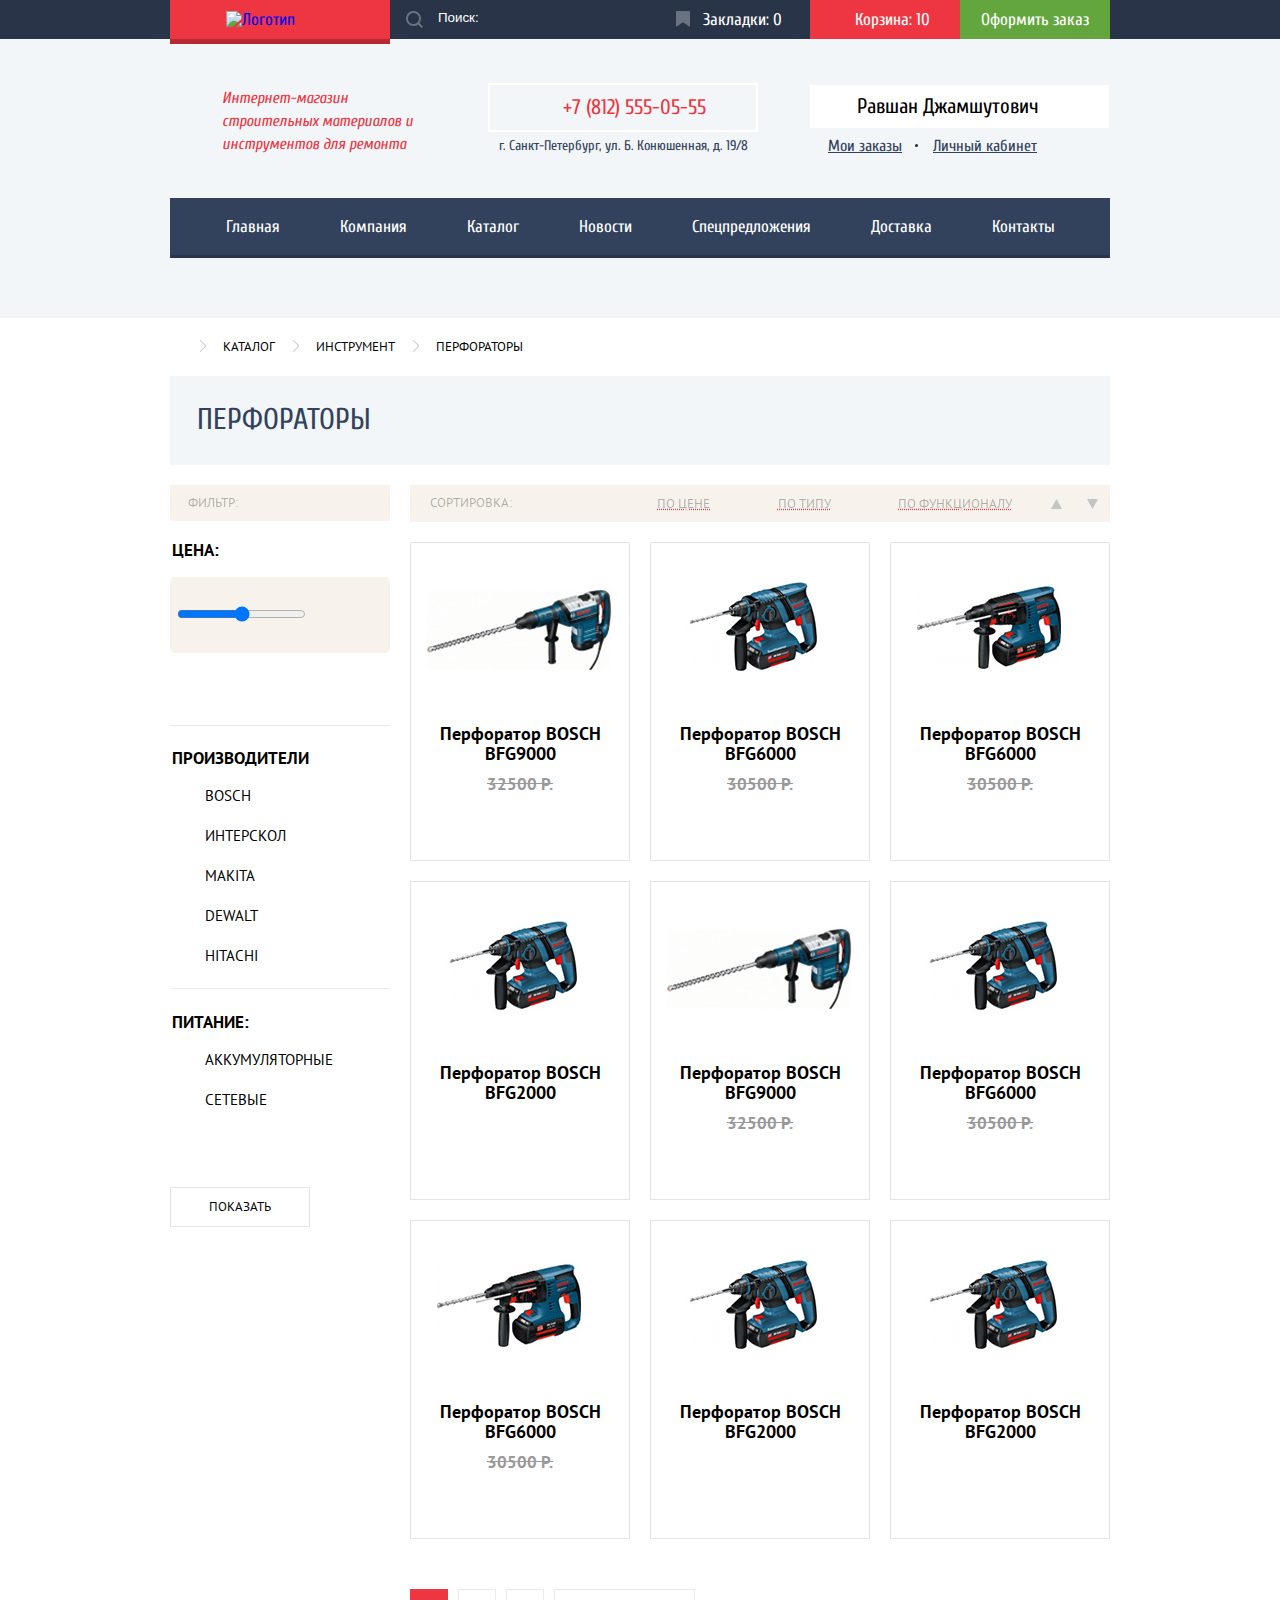
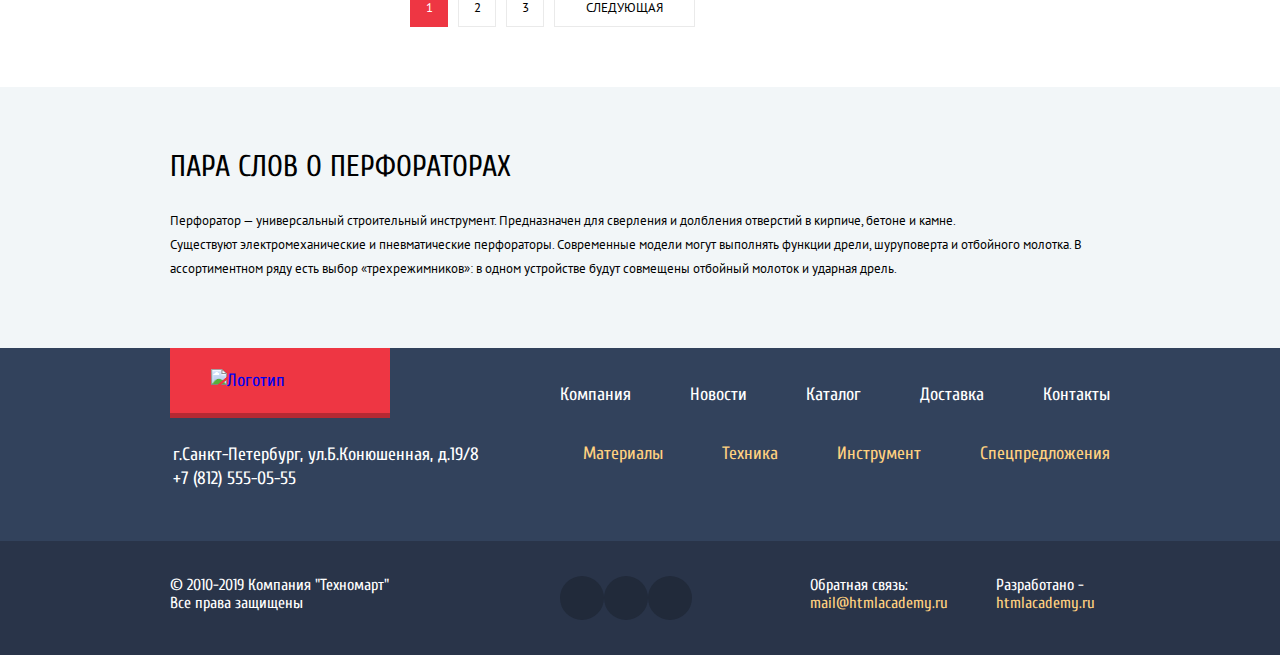
==== catalog.html @ daeea469 "добавил new" ====
<!DOCTYPE html>
<html lang="ru">

<head>
  <meta charset="utf-8">
  <title>HTML Academy: Техномарт</title>
  <link href="https://fonts.googleapis.com/css?family=Cuprum:400,400i&display=swap&subset=cyrillic" rel="stylesheet">
  <link href="https://fonts.googleapis.com/css?family=PT+Sans:400,700&display=swap&subset=cyrillic" rel="stylesheet">
  <link rel="stylesheet" href="css/normalize.css">
  <link rel="stylesheet" href="css/style.css">
</head>

<body>
  <header class="site-header">
    <div class="content-container flex-wrapper">
      <a class="main-logo" href="index.html" aria-label="Переход на главную страницу Техномарта">
        <img class="logo-img" src="img/logo-technomart.svg" width="108px" height="18px" alt="Логотип Техномарт"></a>
      <form class="site-search-form" action="https://echo.htmlacademy.ru" method="get">
        <input class="site-search" type="search" name="site-search" placeholder="Поиск:"
          aria-label="Поиск по сайту Техномарт">
        <button class="visually-hidden" type="submit"></button>
      </form>
      <ul class="customer-menu-list">
        <li class="customer-menu-item bookmarks"><a href="#">Закладки: 0</a></li>
        <li class="customer-menu-item cart cart-red"><a href="#">Корзина: 10</a></li>
        <li class="customer-menu-item checkout"><a href="#">Оформить заказ</a></li>
      </ul>
    </div>
    <section class="about">
      <div class="content-container">
        <h1>Интернет-магазин строительных материалов и инструментов для ремонта</h1>
        <div class="contacts-container">
          <p class="phone-number">+7 (812) 555-05-55</p>
          <p class="address">г. Санкт-Петербург, ул. Б. Конюшенная, д. 19/8</p>
        </div>
        <ul class="login-menu logged">
          <li class='login-menu-item user-field'><a href="#">Равшан Джамшутович</a></li>
          <li class='login-menu-item log-out-btn'><a href="#" aria-label="Выйти из личного кабинета"></a></li>
          <li class="login-menu-item small-link"><a href="#">Мои заказы</a></li>
          <li class="login-menu-item small-link"><a href="#">Личный кабинет</a></li>
        </ul>
      </div>
    </section>
    <nav class="site-navigation">
      <ul class="main-nav content-container">
        <li class="main-nav-item"><a href="index.html">Главная</a></li>
        <li class="main-nav-item"><a href="#">Компания</a></li>
        <li class="main-nav-item"><a href="catalog.html">Каталог</a></li>
        <li class="main-nav-item"><a href="#">Новости</a></li>
        <li class="main-nav-item"><a href="#">Спецпредложения</a></li>
        <li class="main-nav-item"><a href="#">Доставка</a></li>
        <li class="main-nav-item"><a href="#">Контакты</a></li>
      </ul>
    </nav>
  </header>
  <main>
    <div class="content-container">
      <ul class="breadcrumb">
        <li class="item-home breadcrumb-arrow"><a href="#"></a></li>
        <li class="breadcrumb-item breadcrumb-arrow"><a href="#">каталог</a></li>
        <li class="breadcrumb-item breadcrumb-arrow"><a href="#">инструмент</a></li>
        <li class="breadcrumb-item active"><a>перфораторы</a></li>
      </ul>
      <section class="rock-drill">
        <h2>Перфораторы</h2>
        <div class="catalog-container">
          <form class="site-filter" action="https://echo.htmlacademy.ru" method="get">
            <p class="filter-title">фильтр:</p>
            <fieldset class="filter-heading">
              <legend>Цена:</legend>
              <div class="slider-wrapper">
                <input type="range" min="0" max="10">
              </div>
            </fieldset>
            <fieldset class="filter-heading">
              <div class="border-bottom">
                <legend>Производители</legend>

                <ul class="filter-list">
                  <li class="filter-list-item">
                    <input type="checkbox" name="Bosch" id="bosh" checked></input>
                    <span class="checkbox-indicator"></span>
                    <label for="bosch">Bosch</label>
                  </li>
                  <li class="filter-list-item">
                    <input type="checkbox" name="interskol" id="interskol"></input>
                    <span class="checkbox-indicator"></span>
                    <label for="interskol">Интерскол</label>
                  </li>
                  <li class="filter-list-item">
                    <input type="checkbox" name="makita" id="makita" checked></input>
                    <span class="checkbox-indicator"></span>
                    <label for="makita">Makita</label>
                  </li>
                  <li class="filter-list-item">
                    <input type="checkbox" name="dewalt" id="dewalt"></input>
                    <span class="checkbox-indicator"></span>
                    <label for="dewalt">Dewalt</label>
                  </li>
                  <li class="filter-list-item">
                    <input type="checkbox" name="hitachi" id="hitachi"></input>
                    <span class="checkbox-indicator"></span>
                    <label for="hitachi">Hitachi</label>
                  </li>
                </ul>
              </div>
            </fieldset>
            <fieldset class="filter-heading">
              <legend>питание:</legend>
              <ul class="filter-list">
                <li class="filter-list-item">
                  <input type="radio" name="source" id="battery" value="battery" checked></input>
                  <span class="radio-indicator"></span>
                  <label for="battery">Аккумуляторные</label>
                </li>
                <li class="filter-list-item">
                  <input type="radio" name="source" id="lined" value="lined"></input>
                  <span class="radio-indicator"></span>
                  <label for="lined">Сетевые</label>
                </li>
              </ul>
            </fieldset>
            <button class="simple-btn" type="button">Показать</button>
          </form>
          <div class="catalog-wrapper">
            <div class="sort-menu-wrapper">
              <p>сортировка:</p>
              <ul class="sort-options">
                <li class="option"><a href="#">по цене</a></li>
                <li class="option"><a href="#">по типу</a></li>
                <li class="option"><a href="#">по функционалу</a></li>
              </ul>
              <ul class="sort-arrows-list">
                <li class="arrow arrow-up"></li>
                <li class="arrow arrow-down"></li>
              </ul>
            </div>
            <ul class="catalog-list">
              <li class="catalog-item">
                <ul class="catalog-links">
                  <li class="catalog-links-item">
                    <a class="buy-link" href="#">Купить</a>
                  </li>
                  <li class="catalog-links-item">
                    <a class="bookmark-link" href="#">в закладки</a>
                  </li>
                </ul>
                <a href="#">
                  <img src="img/Perforator_1.jpg" alt="BOSCH BFG3000">
                  <h3>Перфоратор BOSCH BFG9000</h3>
                </a>
                <p class="price">32500 Р.</p>
                <a class="hot-price" href="">25500 Р.</a>
              </li>
              <li class="catalog-item">
                <ul class="catalog-links">
                  <li class="catalog-links-item">
                    <a class="buy-link" href="#">Купить</a>
                  </li>
                  <li class="catalog-links-item">
                    <a class="bookmark-link" href="#">в закладки</a>
                  </li>
                </ul>
                <a href="#">
                  <img src="img/Perforator_2.jpg" alt="BFG6000">
                  <h3>Перфоратор BOSCH BFG6000</h3>
                </a>
                <p class="price">30500 Р.</p>
                <a class="hot-price" href="">15500 Р.</a>
              </li>
              <li class="catalog-item">
                <ul class="catalog-links">
                  <li class="catalog-links-item">
                    <a class="buy-link" href="#">Купить</a>
                  </li>
                  <li class="catalog-links-item">
                    <a class="bookmark-link" href="#">в закладки</a>
                  </li>
                </ul>
                <a href="#">
                  <img src="img/Perforator_3.jpg" alt="BFG2000">
                  <h3>Перфоратор BOSCH BFG6000</h3>
                </a>
                <p class="price">30500 P.</p>
                <a class="hot-price" href="">25500 Р.</a>
              </li>
              <li class="catalog-item">
                <ul class="catalog-links">
                  <li class="catalog-links-item">
                    <a class="buy-link" href="#">Купить</a>
                  </li>
                  <li class="catalog-links-item">
                    <a class="bookmark-link" href="#">в закладки</a>
                  </li>
                </ul>
                <a href="#">
                  <img src="img/Perforator_4.jpg" alt="">
                  <h3>Перфоратор BOSCH BFG2000</h3>
                </a>
                <p class="price"></p>
                <a class="hot-price" href="">12500 Р.</a>
              </li>
              <li class="catalog-item flagged-new">
                <ul class="catalog-links">
                  <li class="catalog-links-item">
                    <a class="buy-link" href="#">Купить</a>
                  </li>
                  <li class="catalog-links-item">
                    <a class="bookmark-link" href="#">в закладки</a>
                  </li>
                </ul>
                <a href="#">
                  <img src="img/Perforator_1.jpg" alt="BOSCH BFG3000">
                  <h3>Перфоратор BOSCH BFG9000</h3>
                </a>
                <p class="price">32500 Р.</p>
                <a class="hot-price" href="">25500 Р.</a>
              </li>
              <li class="catalog-item">
                <ul class="catalog-links">
                  <li class="catalog-links-item">
                    <a class="buy-link" href="#">Купить</a>
                  </li>
                  <li class="catalog-links-item">
                    <a class="bookmark-link" href="#">в закладки</a>
                  </li>
                </ul>
                <a href="#">
                  <img src="img/Perforator_2.jpg" alt="BFG6000">
                  <h3>Перфоратор BOSCH BFG6000</h3>
                </a>
                <p class="price">30500 Р.</p>
                <a class="hot-price" href="">15500 Р.</a>
              </li>
              <li class="catalog-item">
                <ul class="catalog-links">
                  <li class="catalog-links-item">
                    <a class="buy-link" href="#">Купить</a>
                  </li>
                  <li class="catalog-links-item">
                    <a class="bookmark-link" href="#">в закладки</a>
                  </li>
                </ul>
                <a href="#">
                  <img src="img/Perforator_3.jpg" alt="BFG2000">
                  <h3>Перфоратор BOSCH BFG6000</h3>
                </a>
                <p class="price">30500 P.</p>
                <a class="hot-price" href="">25500 Р.</a>
              </li>
              <li class="catalog-item">
                <ul class="catalog-links">
                  <li class="catalog-links-item">
                    <a class="buy-link" href="#">Купить</a>
                  </li>
                  <li class="catalog-links-item">
                    <a class="bookmark-link" href="#">в закладки</a>
                  </li>
                </ul>
                <a href="#">
                  <img src="img/Perforator_4.jpg" alt="">
                  <h3>Перфоратор BOSCH BFG2000</h3>
                </a>
                <p class="price"></p>
                <a class="hot-price" href="">12500 Р.</a>
              </li>
              <li class="catalog-item">
                <ul class="catalog-links">
                  <li class="catalog-links-item">
                    <a class="buy-link" href="#">Купить</a>
                  </li>
                  <li class="catalog-links-item">
                    <a class="bookmark-link" href="#">в закладки</a>
                  </li>
                </ul>
                <a href="#">
                  <img src="img/Perforator_4.jpg" alt="">
                  <h3>Перфоратор BOSCH BFG2000</h3>
                </a>
                <p class="price"></p>
                <a class="hot-price" href="">12500 Р.</a>
              </li>
            </ul>
          </div>
        </div>
      </section>
    </div>
    <div class="page-navigation content-container">
      <ul class="page-number-list">
        <li class="page-number current-page">1</li>
        <li class="page-number">2</li>
        <li class="page-number">3</li>
        <li class="page-number next-page">следующая</li>
      </ul>
    </div>
    <div class="product-summary">
      <div class="content-container">
        <h4>пара слов о перфораторах</h4>
        <p>Перфоратор — универсальный строительный инструмент. Предназначен для сверления и долбления отверстий в кирпиче,
          бетоне и камне.<br>
          Существуют электромеханические и пневматические перфораторы. Современные модели могут выполнять функции дрели,
          шуруповерта и отбойного молотка. В ассортиментном ряду есть выбор «трехрежимников»: в одном устройстве будут
          совмещены отбойный молоток и ударная дрель.
        </p>
      </div>
  </main>
  <footer class="site-footer">
    <div class="footer-container content-container">
      <div class="address-wrapper">
        <a class="main-logo" href="#" aria-label="Переход на главную страницу Техномарта"><img class='logo-img'
            width="138px" height="23px" src="img/logo-technomart.svg" alt="Логотип Техномарт"></a>
        <p>г.Санкт-Петербург, ул.Б.Конюшенная, д.19/8 <br>+7 (812) 555-05-55</p>
      </div>
      <ul class="footer-nav-list">
        <li class="footer-nav-item"><a href="#">Компания</a></li>
        <li class="footer-nav-item"><a href="#">Новости</a></li>
        <li class="footer-nav-item"><a href="#">Каталог</a></li>
        <li class="footer-nav-item"><a href="#">Доставка</a></li>
        <li class="footer-nav-item"><a href="#">Контакты</a></li>
        <li class="footer-nav-item"><a class="gold" href="#">Материалы</a></li>
        <li class="footer-nav-item"><a class="gold" href="#">Техника</a></li>
        <li class="footer-nav-item"><a class="gold" href="#">Инструмент</a></li>
        <li class="footer-nav-item"><a class="gold" href="#">Спецпредложения</a></li>
      </ul>
    </div>
    <div class="footer-bottom">
      <div class="content-container flex-wrapper">
        <p class="copyright">
          © 2010-2019 Компания "Техномарт"<br>
          Все права защищены
        </p>
        <ul class="social-list">
          <li class="social-item"><a href="#" aria-label="Наш профиль в Вконтакте"></a></li>
          <li class="social-item"><a href="#" aria-label="Наш профиль в Фейсбук"></a></li>
          <li class="social-item"><a href="#" aria-label="Наш профиль в Инстаграм"></a></li>
        </ul>
        <div class="feedback">
          <p>Обратная связь:<br>
            <a class="gold" href="#">mail@htmlacademy.ru</a>
          </p>
        </div>
        <div class="developer">
          <p>Разработано - <br><a class="gold" href="www.htmlacademy.ru">htmlacademy.ru</a></p>
        </div>
      </div>
    </div>
  </footer>
  <!-- Выпадающее сообщение о добавлении товара в корзину -->
  <section class="modal cart-added">
    <h3>Товар добавлен в корзину!</h3>
    <div class="btn-wrapper">
      <a class="red-btn" href="#">
        оформить заказ
      </a>
      <button class="white-btn" type="button">Продолжить покупки</button>
    </div>
    <button class="btn-close" aria-label="Закрыть окно"></button>
  </section>
  <!-- закончил с сообщением -->
</body>
---- css/style.css ----
/* global styling */
body {
  margin: 0;
  padding: 0;

  font-family: 'Cuprum', Roboto, sans-serif;
  font-size: 17px;
  line-height: 17px;
  font-weight: 400;

  background-color: #ffffff;
}

img {
  max-width: 100%;
}

a {
  text-decoration: none;
}

.visually-hidden {
  position: absolute;
  clip: rect(0 0 0 0);
  width: 1px;
  height: 1px;
  margin: -1px;
}

.content-container {
  max-width: 940px;
  padding: 0 10px;
  margin: 0 auto;
}

.flex-wrapper {
  display: flex;
  justify-content: space-between;
}

/* main header */

.site-header {
  background-color: #293449;
}

.site-header li {
  list-style: none;
}

.site-header ul {
  padding: 0;
}

.main-logo {
  width: 220px;

  background-color: #ee3643;
  box-shadow: 0 5px 0 0 #b52933;

  display: flex;
}

.main-logo img {
  margin: auto;
}

.main-logo:hover {
  background-color: rgb(202, 44, 55);
}

.main-logo:active {
  background-color: rgb(186, 39, 50);
}

.site-search {
  width: 270px;
  border: none;
  padding: 10px 50px 12px 48px;
  background: url(../img/icon-search-dark.svg) 16px 11px no-repeat;
}

.site-search:hover {
  background: rgb(33, 42, 58) url(../img/icon-search.svg) 16px 11px no-repeat;
}

.site-search:focus {
  background: rgba(255, 255, 255, 1) url(../img/icon-search-red.svg) 16px 11px no-repeat;
  color: rgb(0, 0, 0);
  outline: none;
}

.site-search::placeholder {
  color: rgba(255, 255, 255, 1);
}

.customer-menu-list {
  width: 450px;
  margin: 0;

  display: flex;
}

.customer-menu-item {
  list-style: none;
}

.customer-menu-item a {
  color: #ffffff;
  min-width: 150px;
  display: block;
  box-sizing: border-box;
  text-align: center;
  padding: 11px 10px 10px 25px;
}

.bookmarks {
  background-image: url(../img/icon-bookmark-dark.svg);
  background-repeat: no-repeat;
  background-position: 16px 11px;
}

.cart {
  background-image: url(../img/icon-cart-dark.svg);
  background-repeat: no-repeat;
  background-position: 16px 11px;
}

.checkout {
  background-color: #63a63e;
}

.checkout a {
  text-align: center;
  padding: 11px;
}

.bookmarks:hover {
  background-color: rgb(33, 42, 58);
  background-image: url(../img/icon-bookmark.svg);
}

.cart:hover {
  background-color: rgb(33, 42, 58);
  background-image: url(../img/icon-cart.svg);
}

.bookmarks:active {
  background-color: rgb(22, 29, 41);
  background-image: url(../img/icon-bookmark-dark.svg);
}

.bookmarks:active a {
  color: rgba(255, 255, 255, .5);
}

.cart:active {
  background-color: rgb(22, 29, 41);
  background-image: url(../img/icon-cart-dark.svg);
}

.cart:active a {
  color: rgba(255, 255, 255, .5);
}

.checkout:hover {
  background-color: rgb(95, 187, 45);
}

.checkout:active {
  background-color: rgb(81, 133, 52);
}

.checkout:active a {
  color: rgba(255, 255, 255, .5);
}

.cart-red {
  background-color: rgb(238, 54, 67);
  background-image: url(../img/icon-cart.svg);
}

/* section about */

.about {
  background-color: rgb(242, 246, 248);
}

.about .content-container {
  padding: 44px 10px 40px 10px;

  display: flex;
  justify-content: space-between;
}

.site-header h1 {
  width: 200px;
  margin: 0;
  margin-top: 4px;
  padding: 0 52px;

  font-size: 16px;
  font-style: italic;
  line-height: 23px;
  color: #ee3643;
  font-weight: 400;
}

.contacts-container {
  width: 310px;
}

.phone-number {
  font-size: 21px;
  line-height: 21px;
  color: #ee3643;
  font-weight: 400;

  padding: 12px 0 12px 73px;
  margin: 0 0 0 6px;
  width: 270px;
  box-sizing: border-box;

  background-image: url(../img/icon-phone.svg);
  background-repeat: no-repeat;
  background-position: 15px center;

  border: 2px solid #ffffff;
}

.address {
  font-size: 14px;
  line-height: 24px;
  color: rgb(50, 66, 92);
  font-weight: 400;
  margin: 0;
  padding-left: 17px;
  padding-top: 2px;
}

.login-menu {
  width: 310px;
  margin: 0;

  display: flex;
  align-items: flex-start;
  justify-content: flex-end;
  flex-wrap: wrap;
}

.logged {
  justify-content: flex-start;
}

.small-link:last-of-type {
  position: relative;
}

.small-link:last-of-type::before {
  content: "";
  width: 3px;
  height: 3px;
  background-color: #1d2739;
  border-radius: 50%;
  position: absolute;
  top: 55%;
  left: 10px;
}

.small-link {
  padding: 7px 3px 1px 28px;
}

.login-menu-item a {
  font-size: 21px;
  line-height: 21px;
  color: rgb(0, 0, 0);
  font-weight: 400;
}

.user-field a {
  display: inline-block;
  padding: 11px 55px 11px 47px;
  min-width: 299px;
  box-sizing: border-box;
  margin-left: 10px;
  margin-top: 2px;

  background-color: #ffffff;
  background-image: url(../img/icon-user.svg);
  background-repeat: no-repeat;
  background-position-x: 14px;
  background-position-y: center;
}

.user-field:hover a {
  background-image: url(../img/icon-user-dark.svg);
}

.user-field:active a {
  background-image: url(../img/icon-user.svg);
}

.log-out-btn {
  position: relative;
  z-index: 1;
}

.log-out-btn:hover a {
  background-image: url(../img/icon-logout-dark.svg);
}

.log-out-btn:active a {
  background-image: url(../img/icon-logout.svg);
}

.log-out-btn a {
  position: absolute;
  width: 43px;
  height: 42px;
  display: inline-block;
  /* border: 1px solid black; */
  left: -43px;
  top: 3px;
  background: url(../img/icon-logout.svg) top 12px right 10px no-repeat;
}

.login-field a {
  padding: 13px 25px 13px 48px;
  display: block;
  background-image: url(../img/icon-login.svg);
  background-color: #ffffff;
  background-repeat: no-repeat;
  background-position: 15px center;
}

.login-field:hover a {
  background-image: url(../img/icon-login-dark.svg);
}

.login-field:active a {
  background-image: url(../img/icon-login.svg);
}

.login-field a:hover,
.reg-field a:hover,
.small-link a:hover {
  color: rgb(238, 54, 67);
}

.login-field a:active,
.reg-field a:active,
.user-field a:active {
  color: rgba(0, 0, 0, .2);
}

.small-link a:active {
  color: rgba(50, 66, 92, .2);
}

.reg-field a {
  padding: 13px 25px;
  margin-left: 10px;
  display: block;
  background-color: #ffffff;
}

.small-link a {
  text-decoration: underline;
  font-size: 16px;
  line-height: 18px;
  color: rgb(50, 66, 92);
}

/* site navigation */

.site-navigation {
  background-color: rgb(242, 246, 248);
  padding-bottom: 60px;
  margin-bottom: 59px;
}

.main-nav {
  background-color: rgb(50, 66, 92);

  display: flex;
  justify-content: center;
  border-bottom: 3px solid rgba(41, 52, 73, 1);
}

.main-nav-item:hover {
  background-color: rgba(41, 52, 73, 1);
}

.main-nav-item:focus {
  background-color: #1d2739;
}

.main-nav-item a:active {
  color: rgba(255, 255, 255, .4);
}

.main-nav-item a {
  padding: 20px 30px;
  display: block;

  font-size: 17px;
  line-height: 17px;
  font-weight: 400;
  color: #ffffff;
}

/* breadcrumb */

.breadcrumb-item a {
  color: rgb(0, 0, 0);
  font-family: "PT Sans", Roboto, sans-serif;
  font-size: 13px;
  line-height: 18px;
  text-transform: uppercase;
}

.breadcrumb {
  list-style: none;
  margin: 0;
  margin-top: -59px;
  padding: 0;
  min-width: 360px;

  display: flex;
  justify-content: flex-start;
}

.breadcrumb-item {
  padding: 19px 0 18px 0;
  padding-right: 41px;
}

.breadcrumb-arrow {
  position: relative;
}

.breadcrumb-arrow::after {
  content: "";
  position: absolute;
  width: 8px;
  height: 12px;
  top: 22px;
  right: 16px;

  background-image: url(../img/icon-right-small.svg);
}

.item-home {
  width: 20px;
  height: 20px;
  padding: 20px 33px 18px 0;

  background-color: transparent;
  background-image: url(../img/icon-home.svg);
  background-repeat: no-repeat;
  background-position: top 22px left -2px;
}

.item-home a {
  display: block;
  width: 20px;
  height: 20px;
}

/* section rock-drill */
.catalog-container {
  display: flex;
  justify-content: space-between;
}

.rock-drill h2 {
  margin: 0;
  padding: 29px 29px 30px 27px;

  font-family: "Cuprum", "Roboto", sans-serif;
  font-size: 30px;
  line-height: 30px;
  text-transform: uppercase;
  color: rgb(50, 66, 92);
  font-weight: 200;

  background-color: rgb(242, 246, 248);
}

.site-filter {
  width: 220px;
}

.site-filter p {
  font-family: "PT Sans", sans-serif;
  font-size: 13px;
  line-height: 18px;
  text-transform: uppercase;
  color: rgba(0, 0, 0, .3);

  margin: 20px 0 14px 0;
  padding: 9px 0 9px 18px;

  background-color: #f7f3ec;
}

.filter-heading {
  border: none;
  padding: 0;
  margin: 0;
}

.site-filter legend {
  color: rgb(0, 0, 0);
  font-size: 17px;
  line-height: 30px;
  font-family: "PT Sans", Roboto, sans-serif;
  text-transform: uppercase;
  font-weight: 700;
}

.slider-wrapper {
  background-color: #f7f3ec;
  padding: 27px 5px 28px 5px;
  margin-top: 12px;
  margin-bottom: 72px;
  border-radius: 5px;
}

.filter-list {
  margin: 0;
  padding: 0;
  margin-top: 10px;
}

.border-bottom {
  border-bottom: 1px solid #eaeaea;
  border-top: 1px solid #eaeaea;
  padding-bottom: 5px;
  padding-top: 17px;
  margin-bottom: 18px;
}

.filter-list-item {
  margin-bottom: 17px;
  list-style: none;
  position: relative;
}

.filter-list-item input[type="checkbox"],
.filter-list-item input[type="radio"] {
  position: absolute;
  left: -9999px;
}

.checkbox-indicator {
  position: absolute;
  width: 28px;
  height: 25px;
  left: 0;
  top: 0;
  background: url(../img/checkbox-off.svg) center center no-repeat;
}
.radio-indicator {
  position: absolute;
  width: 28px;
  height: 25px;
  left: 0;
  top: 0;
  background: url(../img/radio-off.svg) center center no-repeat;
}

.filter-list-item input[type="checkbox"]:checked + .checkbox-indicator {
  background: url(../img/checkbox-on.svg) center center no-repeat;
  left: 2px;
}
.filter-list-item input[type="radio"]:checked + .radio-indicator {
  background: url(../img/radio-on.svg) center center no-repeat;
}

.filter-list-item label {
  display: block;
  padding: 3px 0 0 35px;

  color: rgb(0, 0, 0);
  font-size: 15px;
  line-height: 20px;
  font-family: "PT Sans", Roboto, sans-serif;
  text-transform: uppercase;
  font-weight: 400;
}

.simple-btn {
  border: 1px solid rgb(229, 229, 229);
  background-color: transparent;

  color: rgb(0, 0, 0);
  font-size: 13px;
  line-height: 18px;
  font-family: "PT Sans", Roboto, sans-serif;
  text-transform: uppercase;
  font-weight: 400;

  padding: 10px 38px;
  margin: 60px 0 0 0 ;
}

.sort-menu-wrapper {
  margin: 20px 0;
  padding: 9px 0;

  background-color: #f7f3ec;
  display: flex;
}

.sort-menu-wrapper p {
  margin: 0;
  margin-right: auto;
  padding-left: 20px;

  font-family: "PT Sans", sans-serif;
  font-size: 13px;
  line-height: 18px;
  text-transform: uppercase;
  color: rgba(0, 0, 0, .3);
}

.sort-menu-wrapper a {
  font-family: "PT Sans", sans-serif;
  font-size: 13px;
  line-height: 18px;
  text-transform: uppercase;
  text-decoration: underline dotted #ee3643;
  color: rgba(0, 0, 0, .3);
  padding: 10px 0;
}

.sort-menu-wrapper a:hover {
  text-decoration: underline solid #ee3643;
  color: rgba(0, 0, 0, 1);
}

.sort-menu-wrapper a:focus {
  text-decoration: none;
  color: #ee3643;
}

.sort-options {
  padding: 0;
  margin: 0;
  margin-right: 26px;
  list-style: none;
  min-width: 355px;

  display: flex;
  justify-content: space-between;
}

.sort-arrows-list {
  padding: 0;
  margin: 0;
  display: flex;

  list-style: none;
}

.arrow {
  padding-right: 25px;
  padding-top: 9px;
  width: 11px;
  height: 10px;
  cursor: pointer;
}

.arrow-up {
  background-image: url(../img/icon-up-dir.svg);
  background-repeat: no-repeat;
  background-position: center;
}
.arrow-up:hover {
  background-image: url(../img/icon-up-dir-black.svg);
}
.arrow-up:focus {
  background-image: url(../img/icon-up-dir-red.svg);
}

.arrow-down {
  background-image: url(../img/icon-down-dir.svg);
  background-repeat: no-repeat;
  background-position: center;
}
.arrow-down:hover {
  background-image: url(../img/icon-down-dir-black.svg);
}
.arrow-down:focus {
  background-image: url(../img/icon-down-dir-red.svg);
}

.catalog-list {
  margin: 0;
  padding: 0;
  width: 700px;

  display: flex;
  flex-wrap: wrap;
  justify-content: space-between;

}

.catalog-item {
  margin-bottom: 20px;
  width: 218px;
  border: 1px solid rgb(229, 229, 229);
  list-style: none;
  text-align: center;
  position: relative;

  display: flex;
  flex-direction: column;
  justify-content: space-between;
}

.catalog-item:hover {
  box-shadow: 0 10px 25px 0 rgba(41,52,73,0.50);
}
.catalog-item:hover .catalog-links {
  display: block;
}



.catalog-item h3 {
  margin: 0;
  padding-top: 8px;
  color: rgb(0, 0, 0);
  font-family: "PT Sans", Roboto, sans-serif;
  font-size: 18px;
  line-height: 20px;
  font-weight: 700;
}

.flagged-new:after {
  content: "";
  width: 60px;
  height: 60px;
  position: absolute;
  right: 0;
  background-image: url(../img/new\ flag.png);
  background-repeat: no-repeat;
}
.price {
  margin: 0;
  padding: 11px 5px 9px 5px;
  color: rgb(153, 153, 153);
  font-family: "PT Sans", Roboto, sans-serif;
  font-size: 17px;
  line-height: 18px;
  font-weight: 700;
  text-decoration: line-through;
}

.hot-price {
  display: block;
  color: rgb(255, 255, 255);
  font-family: "PT Sans", Roboto, sans-serif;
  font-size: 17px;
  line-height: 18px;
  font-weight: 700;
  /* text-align: center; */
  width: 140px;
  padding: 10px 0;
  margin: 0 auto 20px 43px;

  background-image: url(../img/btn_red_arrow.png);
  background-repeat: no-repeat;
  background-position: center;
}

.item-hovered .hot-price {
  margin-top: 41px;
}

.catalog-links {
  display: none;
  position: absolute;
  list-style: none;
  margin: 0;
  padding: 0;
  margin-top: -5px;
  width: 100%;

  background-color: rgba(255, 255, 255, .8);
}

.buy-link {
  display: inline-block;
  margin: 43px auto 5px auto;
  padding: 12px 45px 12px 50px;

  font-size: 14px;
  line-height: 18px;
  color: #ffffff;
  text-transform: uppercase;
  text-align: center;

  background: rgb(99, 166, 52) url(../img/icon-cart-green.svg) 10px center no-repeat;
  box-shadow: inset 0 -3px 0 0 rgb(54, 115, 21);
  border: none;
  border-radius: 2px;
}

.buy-link:hover {
  background: rgb(95, 187, 45) url(../img/icon-cart.svg) 10px center no-repeat;
}

.buy-link:active {
  background: rgb(81, 133, 52) url(../img/icon-cart.svg) 10px center no-repeat;
}

.bookmark-link {
  display: inline-block;
  margin: 0 auto 50px auto;
  padding: 12px 35px 12px 35px;

  font-size: 14px;
  line-height: 18px;
  color: rgb(50, 66, 92);
  text-transform: uppercase;
  text-align: center;

  box-shadow: inset 0 0 0 3px rgb(54, 115, 21);
  border: none;
  border-radius: 2px;
}

.bookmark-link:hover {
  box-shadow: inset 0 0 0 3px rgb(50, 66, 92);
}

.bookmark-link:active {
  color: rgba(50, 66, 92, .3);
  box-shadow: inset 0 0 0 3px #32425c4d;
}

.page-navigation  {
  padding: 30px 0 60px 0;
}

.page-number-list {
  list-style: none;
  margin: 0;
  margin-left: 240px;
  padding: 0;

  display: flex;
}

.page-number {
  margin: 0;
  padding: 9px 14px 9px 15px;
  margin-right: 10px;

  font-family: "PT Sans", sans-serif;
  font-size: 13px;
  line-height: 18px;
  color: #000000;
  text-transform: uppercase;

  border: 1px solid #eaeaea;
  cursor: pointer;
}

.next-page  {
  padding: 9px 31px;
}

.page-number:hover {
  border: 1px solid #bdc6ca;
}
.page-number:active {
  border: 1px solid #ee3643;
}
.current-page {
  border: 1px solid #ee3643;
  background-color: #ee3643;
  color: #ffffff;
}

.product-summary {
  background-color: #f2f6f8;
  padding: 65px 0 67px 0;
}

.product-summary h4 {
  margin: 0;
  padding: 0;
  padding-bottom: 27px;

  font-size: 30px;
  line-height: 30px;
  font-weight: 400;
  text-transform: uppercase;
}

.product-summary p {
  padding: 0;
  margin: 0;

  font-family: "PT Sans", sans-serif;
  font-size: 13px;
  line-height: 24px;
  font-weight: 400;
  color: #000000;
}



/* section proposals */

.proposals-list {
  margin: 0;
  padding: 0;
  list-style: none;
  display: flex;
  flex-wrap: wrap;
  justify-content: space-between;
  position: relative;
}

.proposals-item {
  margin: 0;
  margin-bottom: 20px;
  width: 300px;
}

.proposals-item h3 {
  margin: 20px 0 13px 21px;
  padding: 0;
  font-size: 24px;
  line-height: 30px;
  font-weight: 700;
  color: #ffffff;
}

.proposals-item a {
  display: inline-block;
  margin: 0 0 22px 25px;
  padding: 10px;
  width: 115px;
  font-size: 14px;
  line-height: 18px;
  color: #ffffff;
  text-transform: uppercase;
  text-align: center;
  background-color: rgba(0, 0, 0, .1);
}
.proposals-item a:hover {
  background-color: rgba(0, 0, 0, .2);
}
.proposals-item a:active {
  background-color: rgba(0, 0, 0, .3);
}

.materials {
  background: #FFBF47 url(../img/material.svg) top 31px right 44px no-repeat;
}

.tools {
  background: #3BBCE3 url(../img/tools.svg) top 32px right 30px no-repeat;
}

.vehicles {
  background: #DC91D8 url(../img/vehicles.svg) top 32px right 30px no-repeat;
}

.discount {
  margin-left: 640px;
  background: #8ED78F url(../img/discount.svg) top 25px right 44px no-repeat;
}

.delivery {
  background: #FFC047 url(../img/delivery.svg) top 32px right 30px no-repeat;
  margin-left: 640px;
  margin-bottom: 53px;
}

.ad-card {
  position: absolute;
  top: 141px;
  left: 0;
  width: 620px;
  background-image: url(../img/ad-card1.jpg);
}

.ad-card::before {
  margin-top: -20px;
  content: "";
  width: 22px;
  height: 40px;
  background-image: url(../img/icon-left.svg);
  position: absolute;
  top: 50%;
  left: 25px;
  cursor: pointer;
}

.ad-card::after {
  margin-top: -20px;
  content: "";
  width: 22px;
  height: 40px;
  background-image: url(../img/icon-right.svg);
  position: absolute;
  top: 50%;
  right: 22px;
  cursor: pointer;
}

.ad-card-slogan {
  padding: 25px 25px;
  width: auto;
}

.ad-card h4 {
  padding: 0;
  margin: 0;
  color: #ffffff;
  font-size: 36px;
  line-height: 36px;
  font-weight: 700;
  text-transform: uppercase;
}

.ad-card p {
  padding: 0;
  margin: 0;
  color: #ffffff;
  font-size: 18px;
  line-height: 24px;
}

.ad-card .ad-btn {
  margin: 98px 25px 24px 25px;
  min-width: 195px;
  box-sizing: border-box;

}

.ad-btn::before {
  content: "";
  width: 10px;
  height: 10px;
  position: absolute;
  background-color: #ffffff;
  border-radius: 50%;
  left: 295px;
  bottom: 35px;
  cursor: pointer;
}

.ad-btn::before {
  content: "";
  width: 10px;
  height: 10px;
  position: absolute;
  background-color: #ee3643;
  box-shadow: inset 0 0 0 2px #ffffff;
  border-radius: 50%;
  left: 295px;
  bottom: 35px;
  cursor: pointer;
}

.ad-btn::after {
  content: "";
  width: 10px;
  height: 10px;
  position: absolute;
  background-color: #ffffff;
  border-radius: 50%;
  right: 295px;
  bottom: 35px;
  cursor: pointer;
}

/* section best-sellers */

.heading {
  padding: 25px;
  margin-bottom: 20px;
  background-color: #f9f5f0;
  box-sizing: border-box;

  display: flex;
  justify-content: space-between;
  align-items: center;
}

.heading h2 {
  margin: 0;
  padding: 0;
  padding-left: 2px;
  font-size: 30px;
  line-height: 30px;
  color: #32425c;
  text-transform: uppercase;
  font-weight: 400;
}

.heading .red-btn {
  min-width: 253px;
  box-sizing: border-box;
  text-align: center;
}

.best-seller-container {
  display: flex;
  justify-content: space-between;
  flex-wrap: wrap;
}

/* section top-brands */

.brand-card-list {
  list-style: none;
  padding: 0;
  margin: 0 0 65px 0;
  display: flex;
  flex-wrap: wrap;
}

.brand-card-list li {
  margin-right: 20px;
  margin-bottom: 20px;
  border: 2px solid #f9f5f0;
}

.brand-card-list li:nth-child(4n) {
  margin-right: 0;
}

.brand-link {
  display: inline-block;
  min-width: 216px;
  min-height: 141px;

  display: flex;
  justify-content: center;
  align-items: center;
}
.brand-link:hover {
  box-shadow: 0 10px 25px 0 rgba(41,52,73,0.50);
}

/* section services */

.services {
  width: 100%;
  padding-top: 66px;

  background-color: #f4f8f9;
}

.services h2 {
  font-size: 30px;
  line-height: 30px;
  text-transform: uppercase;
  color: #000000;
  font-weight: 400;

  margin: 0;
  padding: 0;
  margin-bottom: 27px;
}

.services h3 {
  font-size: 36px;
  line-height: 36px;
  text-transform: uppercase;
  color: #32425c;
  font-weight: 400;

  margin: 0;
  margin-bottom: 25px;
  padding: 0;
}

.services p {
  font-family: "PT Sans", sans-serif;
  font-size: 13px;
  line-height: 24px;
  color: #000000;

  padding: 0 0 0 0;
  margin: 0;
}

.services-list {
  margin: 2px 80px 99px 0;
  padding: 0;
  list-style: none;
  position: relative;
}

.services-list::after {
  content: "";
  width: 10px;
  height: 279px;
  position: absolute;
  top: -45px;
  left: 230px;

  background-image: url(../img/shadow-stick.png);
}

.services-list-item button {
  padding: 15px 22px;
  min-width: 240px;
  text-align: left;

  color: #ffffff;
  font-size: 21px;
  line-height: 30px;

  background-color: #32425c;
  border: none;
  border-bottom: 1px solid #293449;
  border-top: 1px solid #405069;

  cursor: pointer;
}

.active button {
  background-color: #ffffff;
  border: none;
  color: #32425c;
}

.services-items-description {
  display: none;
  width: 620px;

  background-image: url(../img/van.png);
  background-repeat: no-repeat;
  background-position: bottom right;
}

.services-items-description:nth-of-type(1) {
  display: block;
}

.services-items-description p {
  padding: 0 340px 0 0;
}

.services-container {
  margin-top: 66px;

  display: flex;
}



/* section details */

.details {
  padding: 81px 10px 86px 10px;
}

.details h3 {
  margin: 0;
  margin-bottom: 26px;
  font-size: 30px;
  line-height: 30px;
  font-weight: 400;
  text-transform: uppercase;
}

.company-description {
  width: 620px;
}

.details p {
  margin: 0;
  margin-bottom: 24px;
  font-family: "PT Sans", sans-serif;
  font-size: 13px;
  line-height: 24px;
  font-weight: 400;
  letter-spacing: 0;
}

.delivery-list {
  margin: -4px 0 36px 0;
  padding: 0;
}

.delivery-item {
  padding-bottom: 20px;
  padding-left: 35px;
  position: relative;
  list-style: none;
  font-size: 18px;
  line-height: 20px;
}

.delivery-item::before {
  content: "";
  width: 25px;
  height: 2px;
  position: absolute;
  background-color: #ee3643;
  left: 0;
  top: 10px;
}

.delivery-item:last-child {
  padding-bottom: 0;
}

.red-btn {
  padding: 9px 10px 11px 10px;
  display: inline-block;
  min-width: 220px;
  box-sizing: border-box;
  border-radius: 2px;

  color: #ffffff;
  font-size: 14px;
  line-height: 18px;
  text-transform: uppercase;
  text-align: center;

  background-color: rgb(238, 54, 67);
}
.red-btn:hover {
  background-color: rgb(202, 44, 55);
}
.red-btn:active {
  background-color: rgb(186, 39, 50);
}

.company-contacts {
  width: 300px; 
}

.company-contacts img {
  width: 300px;
  height: 150px;
  margin-bottom: 47px;
  margin-top: 5px;
}

.company-contacts .red-btn {
  min-width: 100%;
  box-sizing: border-box;
  text-align: center;
}

/* footer */

.site-footer {
  background-color: rgb(50, 66, 92);
}

.footer-container {
  font-size: 18px;
  line-height: 24px;
  color: #ffffff;

  display: flex;
  justify-content: space-between;
}

.address-wrapper p {
  margin: 0;
  padding-top: 30px;
  padding-left: 3px;
}

.address-wrapper {
  width: 380px;
}

.address-wrapper .main-logo {
  width: 220px;
  height: 65px;
}

.footer-nav-list {
  width: 550px;
  margin: 0;
  padding: 0 0 75px 0;

  display: flex;
  flex-wrap: wrap;
  justify-content: flex-end;
}

.footer-nav-item {
  list-style: none;
  margin-top: 35px;
  /* margin-left: 25px; */
  margin-right: 59px;
}

.footer-nav-item:nth-of-type(5) {
  margin-right: 0;
}

.footer-nav-item:nth-of-type(9) {
  margin-right: 0;
}

.footer-nav-item a {
  color: inherit;
}

.footer-nav-item a:active {
  color: rgba(255, 255, 255, .4);
}

.footer-nav-item a:hover {
  text-decoration: underline;
}

.site-footer .gold {
  color: rgb(255, 209, 128);
}

.site-footer .gold:active {
  color: rgba(255, 209, 128, .4);
}

.site-footer .gold:hover {
  text-decoration: underline;
}

.footer-bottom {
  color: #ffffff;
  font-size: 16px;
  line-height: 18px;

  background-color: rgb(41, 52, 73);
}

.footer-bottom a {
  font-size: 16px;
  line-height: 18px;
}

.footer-bottom .content-container {
  padding-top: 35px;
  padding-bottom: 35px;
}

.footer-bottom .copyright {
  color: #ffffff;
  font-style: normal;
  font-size: 16px;
  line-height: 18px;

  width: 380px;
  margin-right: 10px;
}

.footer-bottom p {
  margin: 0;
}

.social-list {
  margin: 0;
  margin-right: 118px;
  padding: 0;

  display: flex;
}

.social-item {
  list-style: none;
  width: 44px;
  height: 44px;
  border-radius: 50%;

  background-color: rgb(33, 42, 58);
  background-image: url(../img/icon-vk.svg);
  background-repeat: no-repeat;
  background-position: center;
}

.developer {
  margin-left: auto;
  padding-right: 15px;
}

.social-item:hover,
.social-item:active {
  background-color: rgb(186, 39, 50);
}

.social-item:nth-child(2) {
  background-image: url(../img/icon-fb.svg);
}

.social-item:nth-child(3) {
  background-image: url(../img/icon-insta.svg);
}

.feedback .feedback-link:hover {
  text-decoration: underline;
}

.feedback .feedback-link:active {
  color: #ee3643;
}

/* modal cart-added */

.modal {
  position: fixed;
  background-color: #ffffff;
  box-shadow: inset 0 7px 0 0 rgba(238, 54, 67, 1), 0px 20px 40px 0px rgba(41, 52, 73, 0.75);
  display: none;
}

.btn-close {
  position: absolute;
  top: 16px;
  right: 10px;

  width: 21px;
  height: 21px;

  border: none;
  background-color: transparent;
  cursor: pointer;
}

.btn-close::before,
.btn-close::after {
  content: "";
  position: absolute;
  width: 25px;
  height: 4px;
  background-color: #ee3643;
  top: 8px;
  left: -2px;
}

.btn-close::after {
  transform: rotate(45deg);
}

.btn-close::before {
  transform: rotate(-45deg);
}

.cart-added {
  top: 43vh;
  left: 50%;

  width: 620px;
  margin-left: -310px;
}

.cart-added h3 {
  margin: 0;
  padding: 70px 120px 70px 160px;

  font-size: 30px;
  line-height: 30px;

  position: relative;
}

.cart-added h3::before {
  content: "";
  width: 65px;
  height: 65px;
  position: absolute;
  left: 80px;
  top: 55px;
  background-image: url(../img/form-1.svg);
  border-radius: 50%;
}

.btn-wrapper {
  width: 460px;
  padding: 37px 80px;
  display: flex;
  justify-content: space-between;

  background-color: rgba(241, 241, 241, 1);
}

.btn-wrapper .red-btn {
  padding: 14px 60px;
}

.white-btn {
  padding: 12px 40px;
  display: inline-block;

  color: #000000;
  font-size: 14px;
  line-height: 18px;
  text-transform: uppercase;

  background-color: #ffffff;
  border: none;

  cursor: pointer;
}

/* modal write-us */

.write-us {
  top: 20vh;
  left: 50%;

  width: 620px;
  margin-left: -320px;
}

.inputs-container {
  padding: 0 80px;
  margin-top: 52px;
  display: flex;
  flex-wrap: wrap;
  justify-content: space-between;
}

.feedback-label {
  font-size: 18px;
  line-height: 18px;
  margin-bottom: 16px;

}

.form-item-wrapper input[type="text"],
.form-item-wrapper input[type="email"] {
  font-family: "PT Sans", sanf-serif;
  font-size: 13px;
  line-height: 18px;
  box-sizing: border-box;
  padding: 7px 16px;
  width: 220px;
}

.form-item-wrapper {
  display: flex;
  flex-direction: column;
}

.content-form {
  width: 100%;
}

.content-form textarea {
  font-family: "PT Sans", sanf-serif;
  font-size: 13px;
  line-height: 18px;
  box-sizing: border-box;
  padding: 7px 16px;
}

.content-form label {
  margin-top: 16px;
}

.feedback-form .red-btn {
  border: none;
  width: 100%;
  padding: 10px;
  margin-top: 35px;
  margin-bottom: 35px;
  cursor: pointer;
}

.submit-container {
  background-color: #f4f4f4;
  padding: 0 80px;
  margin-top: 35px;
}

/* modal map-pop-up */

.map-pop-up {
  display: none;
  width: 940px;
  margin-left: -470px;
  position: fixed;
  bottom: 365px;
  left: 50%;
}

.map-pop-up img {
  box-shadow: 0 0 14px 1px rgba(47, 42, 43, .5);
}
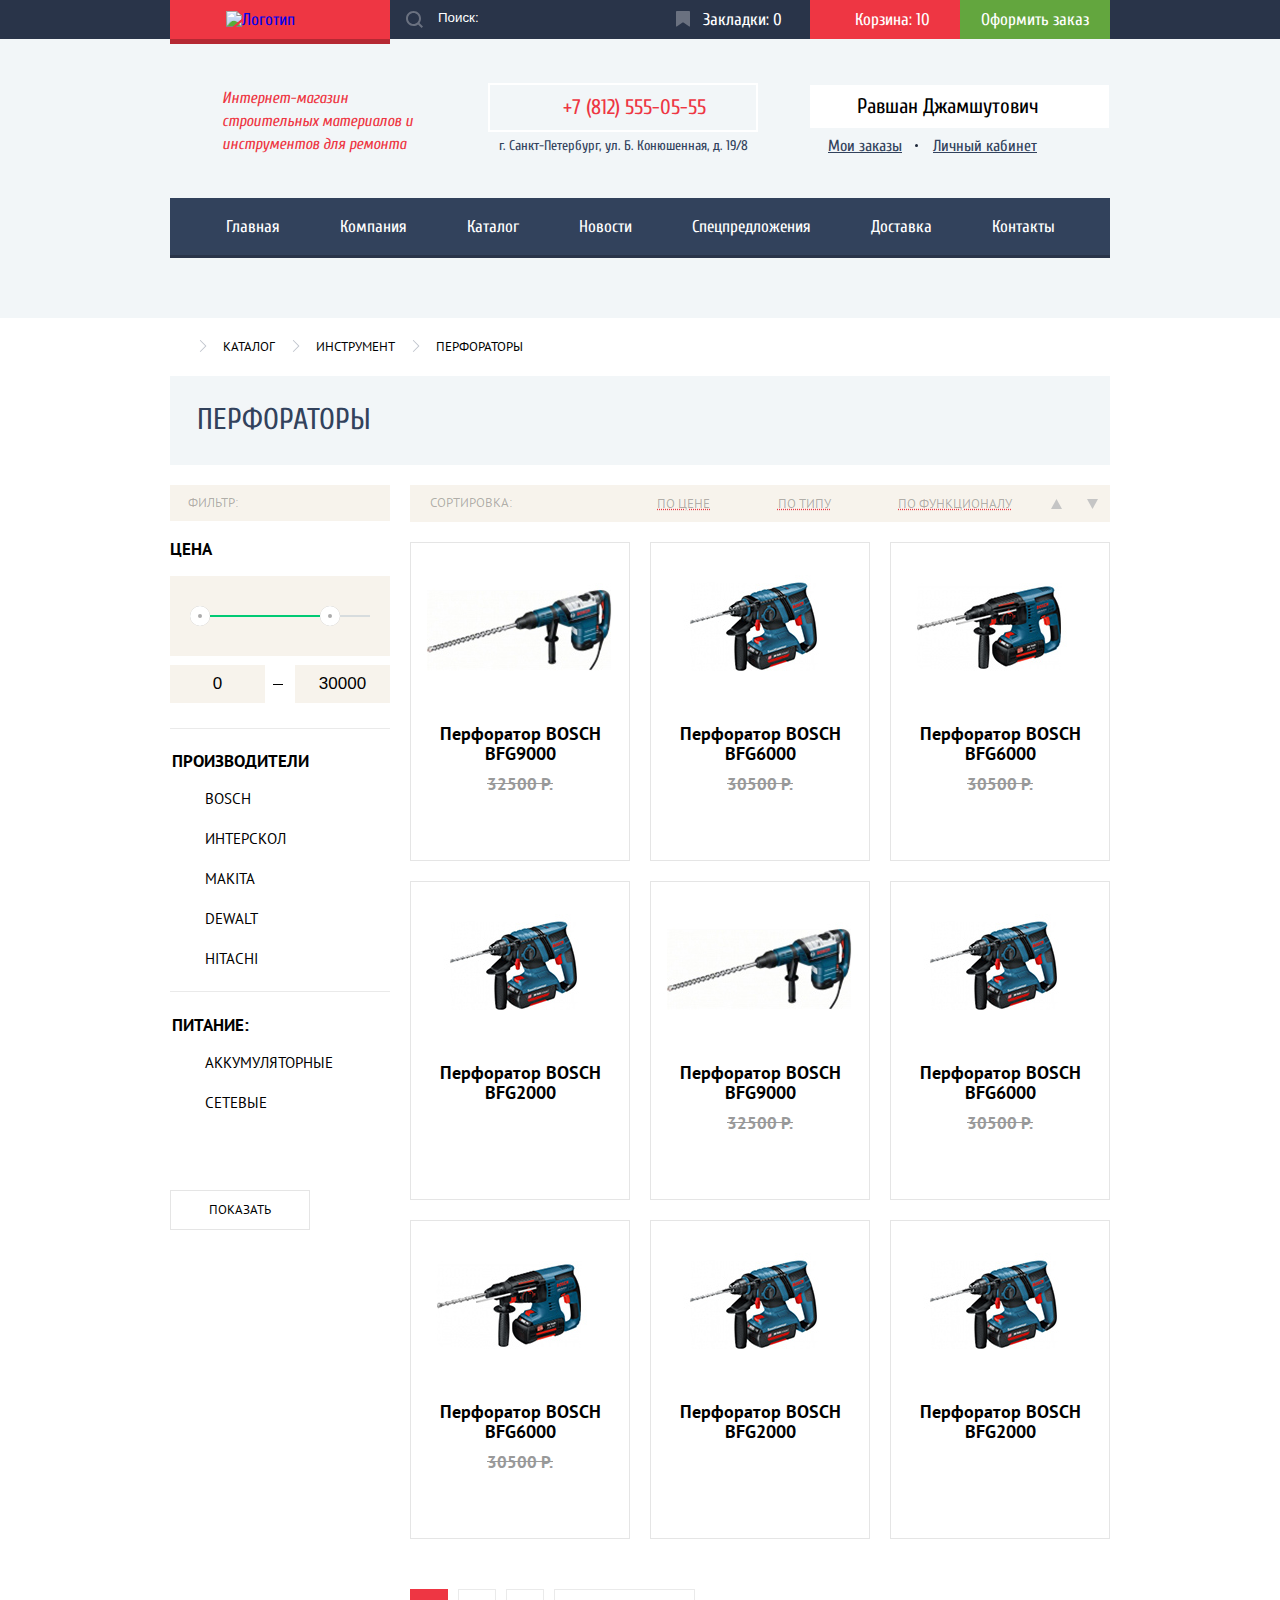
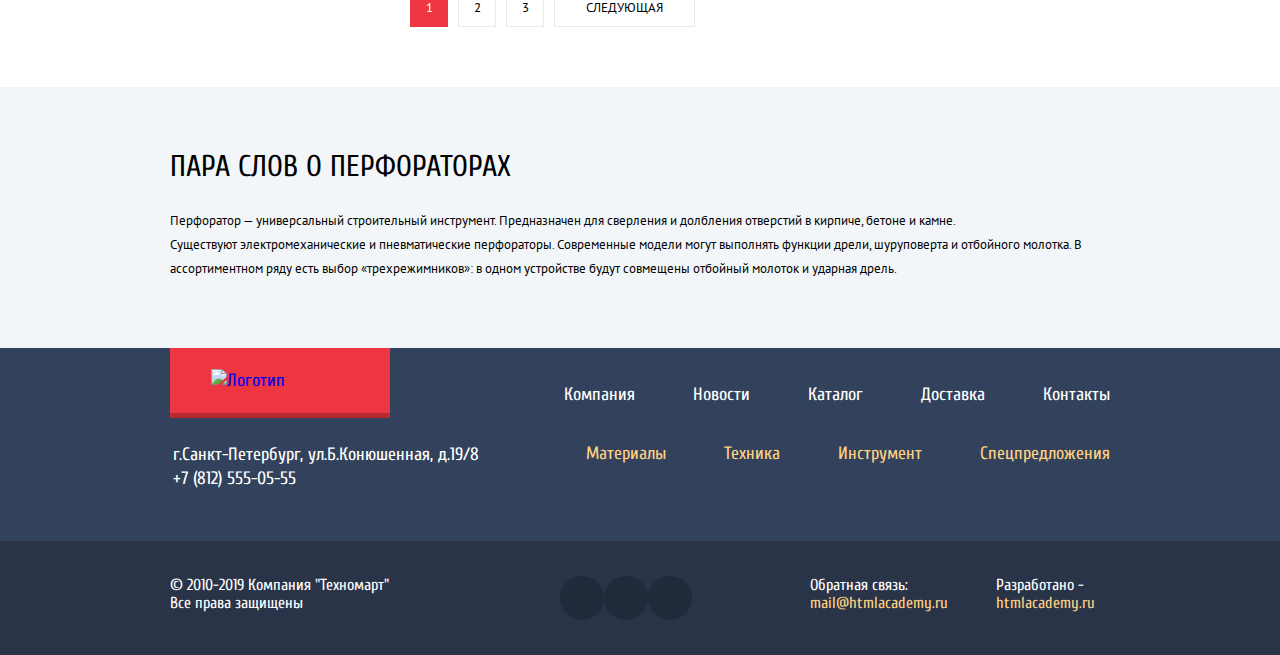
==== commit fb61f2f8: "доработал range и добавил простейшие скрипты" ====
--- a/catalog.html
+++ b/catalog.html
@@ -66,12 +66,26 @@
         <div class="catalog-container">
           <form class="site-filter" action="https://echo.htmlacademy.ru" method="get">
             <p class="filter-title">фильтр:</p>
-            <fieldset class="filter-heading">
+            <!-- <fieldset class="filter-heading">
               <legend>Цена:</legend>
               <div class="slider-wrapper">
                 <input type="range" min="0" max="10">
               </div>
-            </fieldset>
+            </fieldset> -->
+            <div class="filter-range">
+              <div class="filter-range-title">цена</div>
+              <div class="range-controls">
+                <div class="scale">
+                  <div class="bar"></div>
+                </div>
+                <div class="range-toggle range-toggle-min"></div>
+                <div class="range-toggle range-toggle-max"></div>
+              </div>
+              <div class="price-controls">
+                <input class="min-price" type="text" name="min-price" value="0">
+                <input type="text" name="max-price" value="30000">
+              </div>
+            </div>
             <fieldset class="filter-heading">
               <div class="border-bottom">
                 <legend>Производители</legend>
@@ -296,7 +310,8 @@
     <div class="product-summary">
       <div class="content-container">
         <h4>пара слов о перфораторах</h4>
-        <p>Перфоратор — универсальный строительный инструмент. Предназначен для сверления и долбления отверстий в кирпиче,
+        <p>Перфоратор — универсальный строительный инструмент. Предназначен для сверления и долбления отверстий в
+          кирпиче,
           бетоне и камне.<br>
           Существуют электромеханические и пневматические перфораторы. Современные модели могут выполнять функции дрели,
           шуруповерта и отбойного молотка. В ассортиментном ряду есть выбор «трехрежимников»: в одном устройстве будут
@@ -352,9 +367,62 @@
       <a class="red-btn" href="#">
         оформить заказ
       </a>
-      <button class="white-btn" type="button">Продолжить покупки</button>
+      <button class="white-btn continue-btn" type="button">Продолжить покупки</button>
     </div>
     <button class="btn-close" aria-label="Закрыть окно"></button>
   </section>
   <!-- закончил с сообщением -->
+  <script>
+    var buyLink = document.querySelectorAll(".buy-link");
+    var buyPopup = document.querySelector(".cart-added");
+    var buyClose = buyPopup.querySelector(".btn-close");
+    var proceed = buyPopup.querySelector(".continue-btn");
+
+    buyLink[0].addEventListener("click", function (evt) {
+      evt.preventDefault();
+      buyPopup.classList.add("modal-show");
+    });
+    buyLink[1].addEventListener("click", function (evt) {
+      evt.preventDefault();
+      buyPopup.classList.add("modal-show");
+    });
+    buyLink[2].addEventListener("click", function (evt) {
+      evt.preventDefault();
+      buyPopup.classList.add("modal-show");
+    });
+    buyLink[3].addEventListener("click", function (evt) {
+      evt.preventDefault();
+      buyPopup.classList.add("modal-show");
+    });
+    buyLink[4].addEventListener("click", function (evt) {
+      evt.preventDefault();
+      buyPopup.classList.add("modal-show");
+    });
+    buyLink[5].addEventListener("click", function (evt) {
+      evt.preventDefault();
+      buyPopup.classList.add("modal-show");
+    });
+    buyLink[6].addEventListener("click", function (evt) {
+      evt.preventDefault();
+      buyPopup.classList.add("modal-show");
+    });
+    buyLink[7].addEventListener("click", function (evt) {
+      evt.preventDefault();
+      buyPopup.classList.add("modal-show");
+    });
+    buyLink[8].addEventListener("click", function (evt) {
+      evt.preventDefault();
+      buyPopup.classList.add("modal-show");
+    });
+
+    buyClose.addEventListener("click", function(evt) {
+      evt.preventDefault();
+      buyPopup.classList.remove("modal-show");
+    });
+    proceed.addEventListener("click", function(evt) {
+      evt.preventDefault();
+      buyPopup.classList.remove("modal-show");
+    });
+  </script>
 </body>
+</html>--- a/css/style.css
+++ b/css/style.css
@@ -499,7 +499,7 @@
   text-transform: uppercase;
   color: rgba(0, 0, 0, .3);
 
-  margin: 20px 0 14px 0;
+  margin: 20px 0 13px 0;
   padding: 9px 0 9px 18px;
 
   background-color: #f7f3ec;
@@ -518,6 +518,95 @@
   font-family: "PT Sans", Roboto, sans-serif;
   text-transform: uppercase;
   font-weight: 700;
+}
+
+.filter-range {
+  width: 100%;
+
+  color: #000000;
+}
+
+.range-controls {
+  width: 100%;
+  padding: 39px 20px;
+  position: relative;
+  box-sizing: border-box;
+  margin-bottom: 9px;
+
+  background-color: #f7f3ec;
+}
+
+.scale {
+  height: 2px;
+  background-color: #D7DCDE;
+}
+
+.bar {
+  height: 2px;
+  background-color: #00CA74;
+  width: 80%;
+}
+
+.range-toggle {
+  width: 20px;
+  height: 20px;
+  position: absolute;
+  top: 30px;
+
+  background-color: #ABABAB;
+  box-shadow: inset 0 0 0 8px #ffffff;
+  border-radius: 50%;
+}
+
+.range-toggle-max  {
+  left: 150px;
+}
+
+.filter-range-title {
+  margin-bottom: 12px;
+  color: rgb(0, 0, 0);
+  font-size: 17px;
+  line-height: 30px;
+  font-family: "PT Sans", Roboto, sans-serif;
+  text-transform: uppercase;
+  font-weight: 700;
+}
+
+.price-controls {
+  position: relative;
+  display: flex;
+  justify-content: space-between;
+  margin-bottom: 25px;
+}
+
+.price-controls::after {
+  content: "";
+  position: absolute;
+
+  width: 10px;
+  height: 1px;
+
+  background: #000000;
+
+  top: 50%;
+  left: 47%;
+}
+
+.price-controls input {
+  width: 75px;
+  margin: 0;
+  padding: 10px;
+
+  background-color: #f7f3ec;
+  border: none;
+
+  text-align: center;
+  font-family: "PTSans", sans-serif;
+  font-size: 17px;
+  color: #000000;
+  text-align: center;
+  line-height: 18px;
+  font-weight: 200;
 }
 
 .slider-wrapper {
@@ -1401,8 +1490,7 @@
 .footer-nav-item {
   list-style: none;
   margin-top: 35px;
-  /* margin-left: 25px; */
-  margin-right: 59px;
+  margin-right: 58px;
 }
 
 .footer-nav-item:nth-of-type(5) {
@@ -1557,7 +1645,7 @@
 }
 
 .cart-added {
-  top: 43vh;
+  top: 10vh;
   left: 50%;
 
   width: 620px;
@@ -1613,9 +1701,9 @@
   cursor: pointer;
 }
 
-/* modal write-us */
-
-.write-us {
+/* modal support-modal */
+
+.support-modal {
   top: 20vh;
   left: 50%;
 
@@ -1686,6 +1774,10 @@
 
 /* modal map-pop-up */
 
+.map-popup {
+  cursor: pointer;
+}
+
 .map-pop-up {
   display: none;
   width: 940px;
@@ -1693,8 +1785,18 @@
   position: fixed;
   bottom: 365px;
   left: 50%;
+  box-shadow: 0 0 14px 1px rgba(47, 42, 43, .5);
+}
+
+.map-pop-up .btn-close {
+  right: -30px;
+  top: 5px;
 }
 
 .map-pop-up img {
   box-shadow: 0 0 14px 1px rgba(47, 42, 43, .5);
 }
+
+.modal-show {
+  display: block;
+}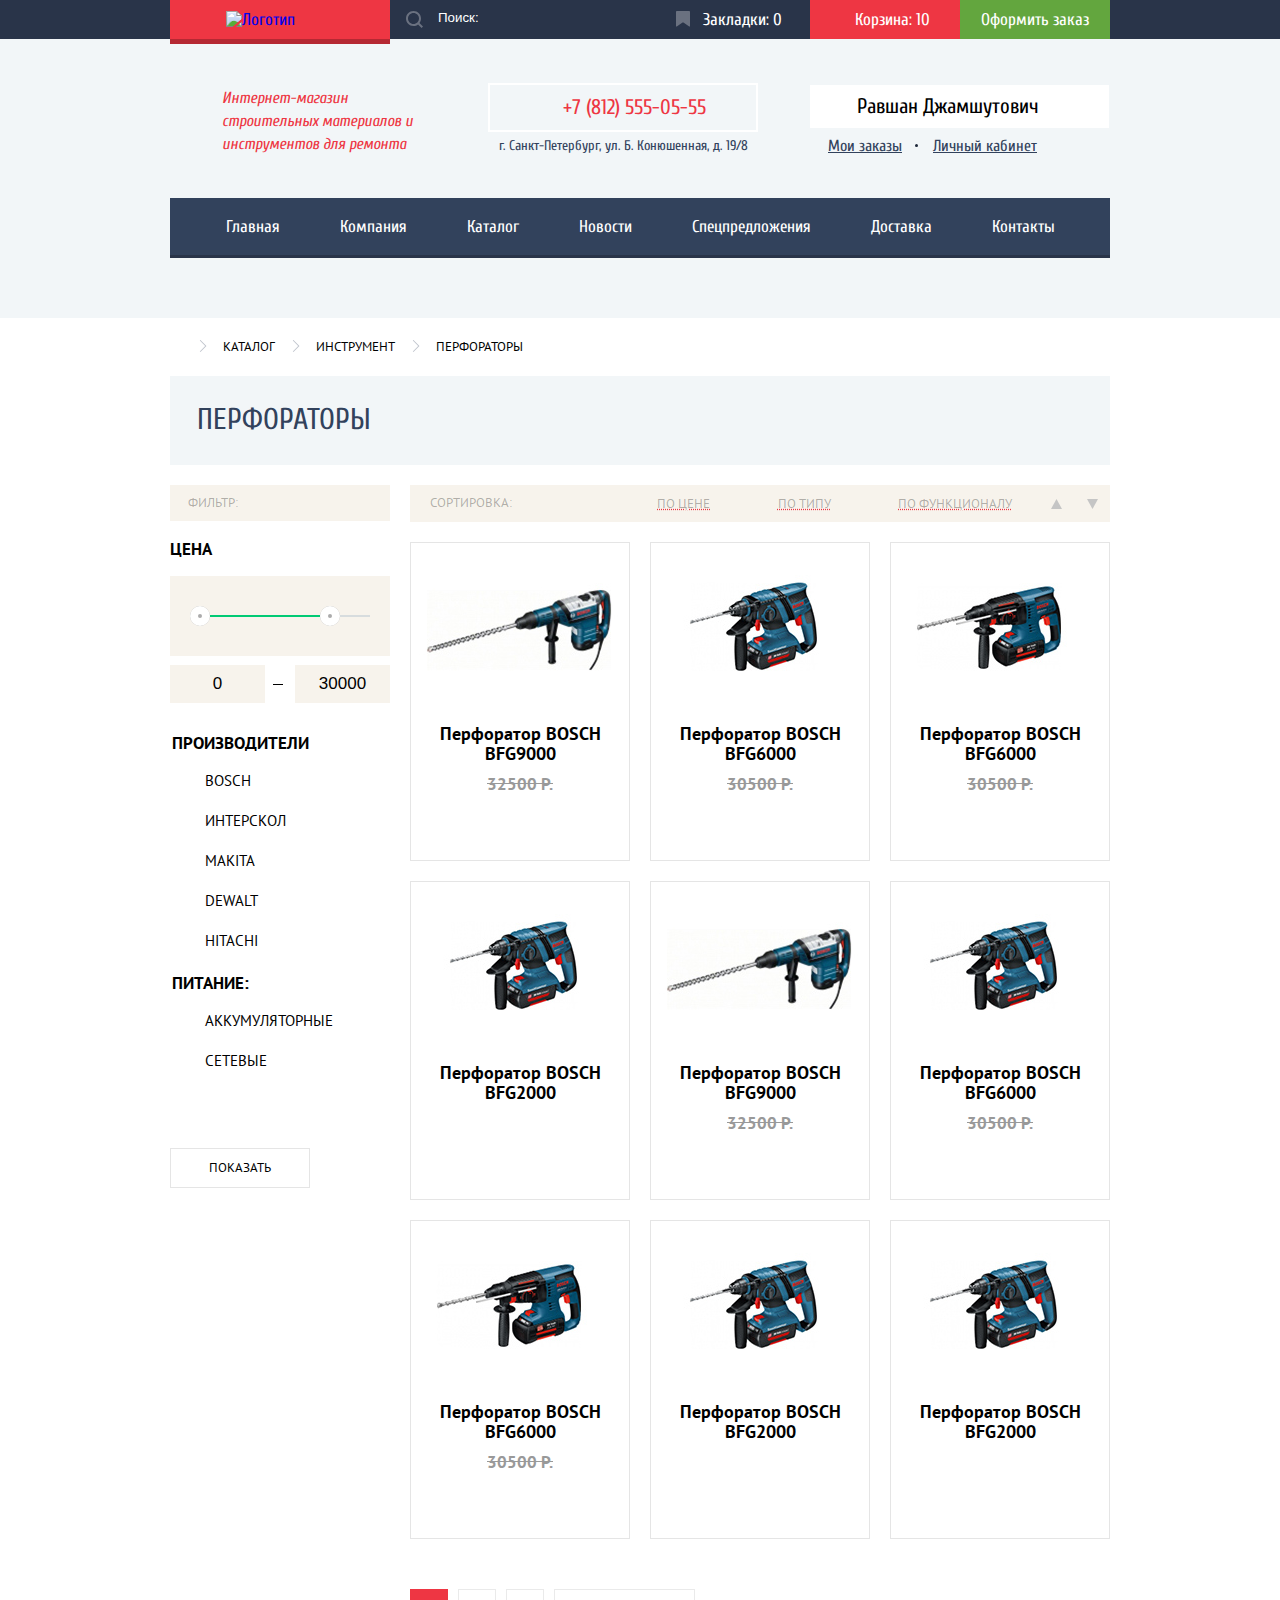
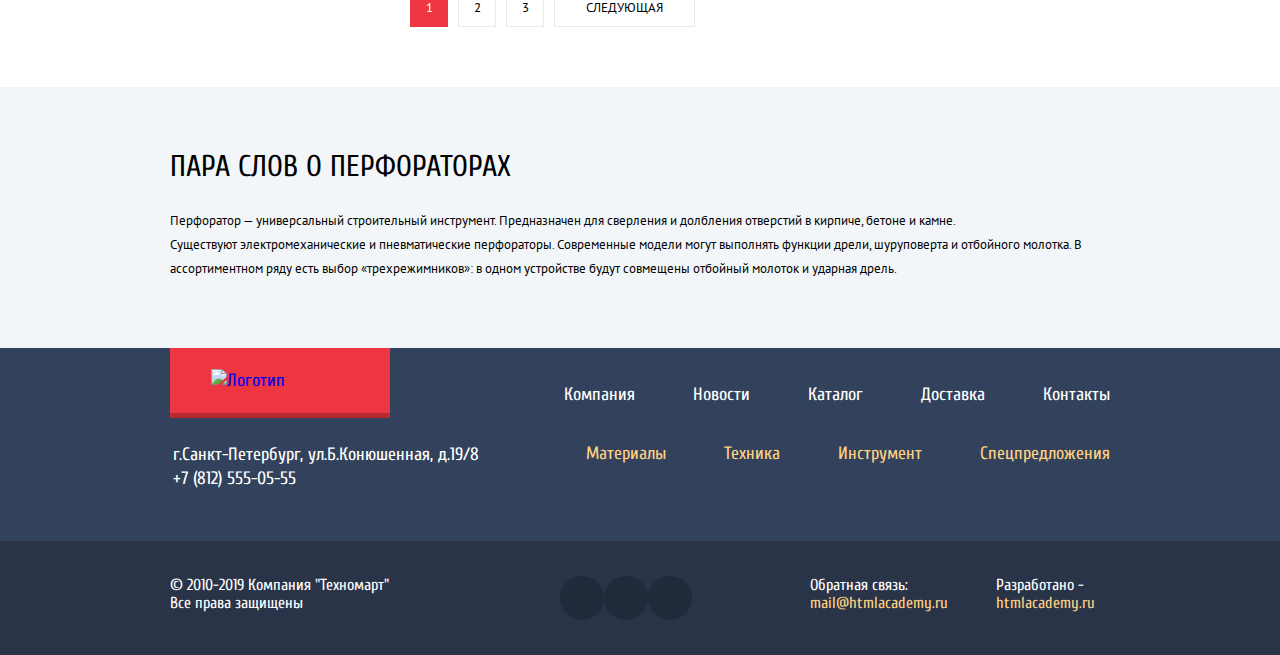
==== commit 698923f3: "ошибки валидатора v3" ====
--- a/catalog.html
+++ b/catalog.html
@@ -14,7 +14,7 @@
   <header class="site-header">
     <div class="content-container flex-wrapper">
       <a class="main-logo" href="index.html" aria-label="Переход на главную страницу Техномарта">
-        <img class="logo-img" src="img/logo-technomart.svg" width="108px" height="18px" alt="Логотип Техномарт"></a>
+        <img class="logo-img" src="img/logo-technomart.svg" width="108" height="18" alt="Логотип Техномарт"></a>
       <form class="site-search-form" action="https://echo.htmlacademy.ru" method="get">
         <input class="site-search" type="search" name="site-search" placeholder="Поиск:"
           aria-label="Поиск по сайту Техномарт">
@@ -66,12 +66,6 @@
         <div class="catalog-container">
           <form class="site-filter" action="https://echo.htmlacademy.ru" method="get">
             <p class="filter-title">фильтр:</p>
-            <!-- <fieldset class="filter-heading">
-              <legend>Цена:</legend>
-              <div class="slider-wrapper">
-                <input type="range" min="0" max="10">
-              </div>
-            </fieldset> -->
             <div class="filter-range">
               <div class="filter-range-title">цена</div>
               <div class="range-controls">
@@ -87,48 +81,47 @@
               </div>
             </div>
             <fieldset class="filter-heading">
-              <div class="border-bottom">
+              <!-- <div class="border-bottom"> -->
                 <legend>Производители</legend>
-
                 <ul class="filter-list">
                   <li class="filter-list-item">
-                    <input type="checkbox" name="Bosch" id="bosh" checked></input>
+                    <input type="checkbox" name="Bosch" id="bosch" checked>
                     <span class="checkbox-indicator"></span>
                     <label for="bosch">Bosch</label>
                   </li>
                   <li class="filter-list-item">
-                    <input type="checkbox" name="interskol" id="interskol"></input>
+                    <input type="checkbox" name="interskol" id="interskol">
                     <span class="checkbox-indicator"></span>
                     <label for="interskol">Интерскол</label>
                   </li>
                   <li class="filter-list-item">
-                    <input type="checkbox" name="makita" id="makita" checked></input>
+                    <input type="checkbox" name="makita" id="makita" checked>
                     <span class="checkbox-indicator"></span>
                     <label for="makita">Makita</label>
                   </li>
                   <li class="filter-list-item">
-                    <input type="checkbox" name="dewalt" id="dewalt"></input>
+                    <input type="checkbox" name="dewalt" id="dewalt">
                     <span class="checkbox-indicator"></span>
                     <label for="dewalt">Dewalt</label>
                   </li>
                   <li class="filter-list-item">
-                    <input type="checkbox" name="hitachi" id="hitachi"></input>
+                    <input type="checkbox" name="hitachi" id="hitachi">
                     <span class="checkbox-indicator"></span>
                     <label for="hitachi">Hitachi</label>
                   </li>
                 </ul>
-              </div>
+              <!-- </div> -->
             </fieldset>
             <fieldset class="filter-heading">
               <legend>питание:</legend>
               <ul class="filter-list">
                 <li class="filter-list-item">
-                  <input type="radio" name="source" id="battery" value="battery" checked></input>
+                  <input type="radio" name="source" id="battery" value="battery" checked>
                   <span class="radio-indicator"></span>
                   <label for="battery">Аккумуляторные</label>
                 </li>
                 <li class="filter-list-item">
-                  <input type="radio" name="source" id="lined" value="lined"></input>
+                  <input type="radio" name="source" id="lined" value="lined">
                   <span class="radio-indicator"></span>
                   <label for="lined">Сетевые</label>
                 </li>
@@ -318,12 +311,13 @@
           совмещены отбойный молоток и ударная дрель.
         </p>
       </div>
+    </div>
   </main>
   <footer class="site-footer">
     <div class="footer-container content-container">
       <div class="address-wrapper">
         <a class="main-logo" href="#" aria-label="Переход на главную страницу Техномарта"><img class='logo-img'
-            width="138px" height="23px" src="img/logo-technomart.svg" alt="Логотип Техномарт"></a>
+            width="138" height="23" src="img/logo-technomart.svg" alt="Логотип Техномарт"></a>
         <p>г.Санкт-Петербург, ул.Б.Конюшенная, д.19/8 <br>+7 (812) 555-05-55</p>
       </div>
       <ul class="footer-nav-list">
@@ -360,7 +354,6 @@
       </div>
     </div>
   </footer>
-  <!-- Выпадающее сообщение о добавлении товара в корзину -->
   <section class="modal cart-added">
     <h3>Товар добавлен в корзину!</h3>
     <div class="btn-wrapper">
@@ -371,58 +364,7 @@
     </div>
     <button class="btn-close" aria-label="Закрыть окно"></button>
   </section>
-  <!-- закончил с сообщением -->
-  <script>
-    var buyLink = document.querySelectorAll(".buy-link");
-    var buyPopup = document.querySelector(".cart-added");
-    var buyClose = buyPopup.querySelector(".btn-close");
-    var proceed = buyPopup.querySelector(".continue-btn");
+  <script src="js/catalog_script.js"></script>
+</body>
 
-    buyLink[0].addEventListener("click", function (evt) {
-      evt.preventDefault();
-      buyPopup.classList.add("modal-show");
-    });
-    buyLink[1].addEventListener("click", function (evt) {
-      evt.preventDefault();
-      buyPopup.classList.add("modal-show");
-    });
-    buyLink[2].addEventListener("click", function (evt) {
-      evt.preventDefault();
-      buyPopup.classList.add("modal-show");
-    });
-    buyLink[3].addEventListener("click", function (evt) {
-      evt.preventDefault();
-      buyPopup.classList.add("modal-show");
-    });
-    buyLink[4].addEventListener("click", function (evt) {
-      evt.preventDefault();
-      buyPopup.classList.add("modal-show");
-    });
-    buyLink[5].addEventListener("click", function (evt) {
-      evt.preventDefault();
-      buyPopup.classList.add("modal-show");
-    });
-    buyLink[6].addEventListener("click", function (evt) {
-      evt.preventDefault();
-      buyPopup.classList.add("modal-show");
-    });
-    buyLink[7].addEventListener("click", function (evt) {
-      evt.preventDefault();
-      buyPopup.classList.add("modal-show");
-    });
-    buyLink[8].addEventListener("click", function (evt) {
-      evt.preventDefault();
-      buyPopup.classList.add("modal-show");
-    });
-
-    buyClose.addEventListener("click", function(evt) {
-      evt.preventDefault();
-      buyPopup.classList.remove("modal-show");
-    });
-    proceed.addEventListener("click", function(evt) {
-      evt.preventDefault();
-      buyPopup.classList.remove("modal-show");
-    });
-  </script>
-</body>
-</html>+</html>
--- a/css/style.css
+++ b/css/style.css
@@ -1079,31 +1079,30 @@
   top: 141px;
   left: 0;
   width: 620px;
-  background-image: url(../img/ad-card1.jpg);
-}
-
-.ad-card::before {
-  margin-top: -20px;
-  content: "";
+}
+
+.slider-btn {
   width: 22px;
   height: 40px;
-  background-image: url(../img/icon-left.svg);
-  position: absolute;
+  position: absolute;
+  cursor: pointer;
+  border: none;
+  background-color: transparent;
+  z-index: 5;
+}
+
+.slider-left {
+  margin-top: -20px;
+  background-image: url(../img/icon-left.svg); 
   top: 50%;
   left: 25px;
-  cursor: pointer;
-}
-
-.ad-card::after {
+}
+
+.slider-right {
   margin-top: -20px;
-  content: "";
-  width: 22px;
-  height: 40px;
   background-image: url(../img/icon-right.svg);
-  position: absolute;
   top: 50%;
   right: 22px;
-  cursor: pointer;
 }
 
 .ad-card-slogan {
@@ -1130,48 +1129,60 @@
 }
 
 .ad-card .ad-btn {
-  margin: 98px 25px 24px 25px;
+  margin: 204px 25px 24px 25px;
   min-width: 195px;
   box-sizing: border-box;
-
-}
-
-.ad-btn::before {
-  content: "";
-  width: 10px;
-  height: 10px;
-  position: absolute;
+  position: relative;
+  z-index: 5;
+}
+
+.slider-indicator {
+  position: absolute;
+  width: 12px;
+  height: 12px;
   background-color: #ffffff;
   border-radius: 50%;
+  cursor: pointer;
+  border: none;
+  z-index: 5;
+}
+
+.indicator-one {
   left: 295px;
   bottom: 35px;
-  cursor: pointer;
-}
-
-.ad-btn::before {
-  content: "";
-  width: 10px;
-  height: 10px;
-  position: absolute;
+  
+}
+
+.indicator-two {
+  left: 315px;
+  bottom: 35px;
+}
+
+.indicator-current {
   background-color: #ee3643;
-  box-shadow: inset 0 0 0 2px #ffffff;
-  border-radius: 50%;
-  left: 295px;
-  bottom: 35px;
-  cursor: pointer;
-}
-
-.ad-btn::after {
-  content: "";
-  width: 10px;
-  height: 10px;
-  position: absolute;
-  background-color: #ffffff;
-  border-radius: 50%;
-  right: 295px;
-  bottom: 35px;
-  cursor: pointer;
-}
+  box-shadow: inset 0 0 0 3px #ffffff;
+}
+
+.slider {
+  width: 100%;
+  position: absolute;
+  padding-bottom: 156px;
+}
+
+.slider-one {
+  background-image: url(../img/ad-card1.jpg);
+
+}
+
+.slider-two {
+  background-image: url(../img/ad-card2.jpg);
+}
+
+.slider-current {
+  z-index: 1;
+}
+
+
 
 /* section best-sellers */
 
@@ -1799,4 +1810,4 @@
 
 .modal-show {
   display: block;
-}+}
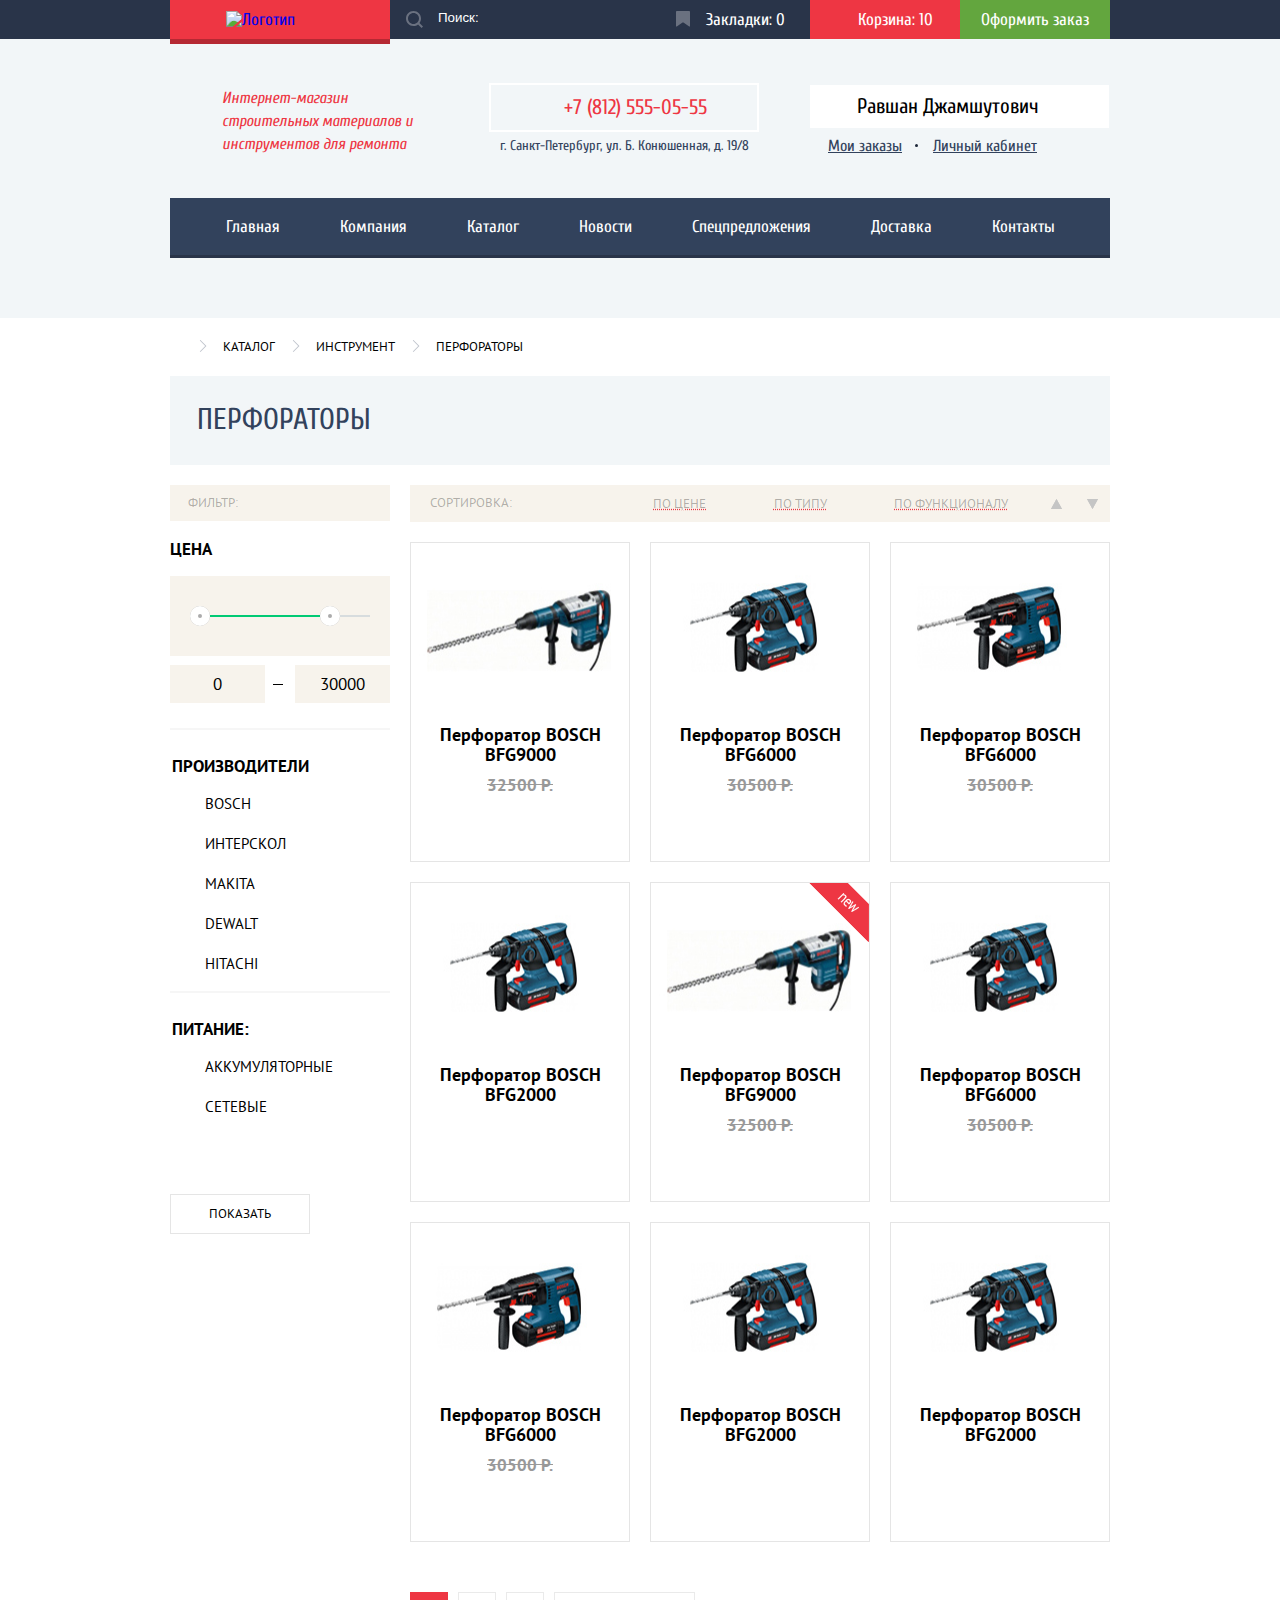
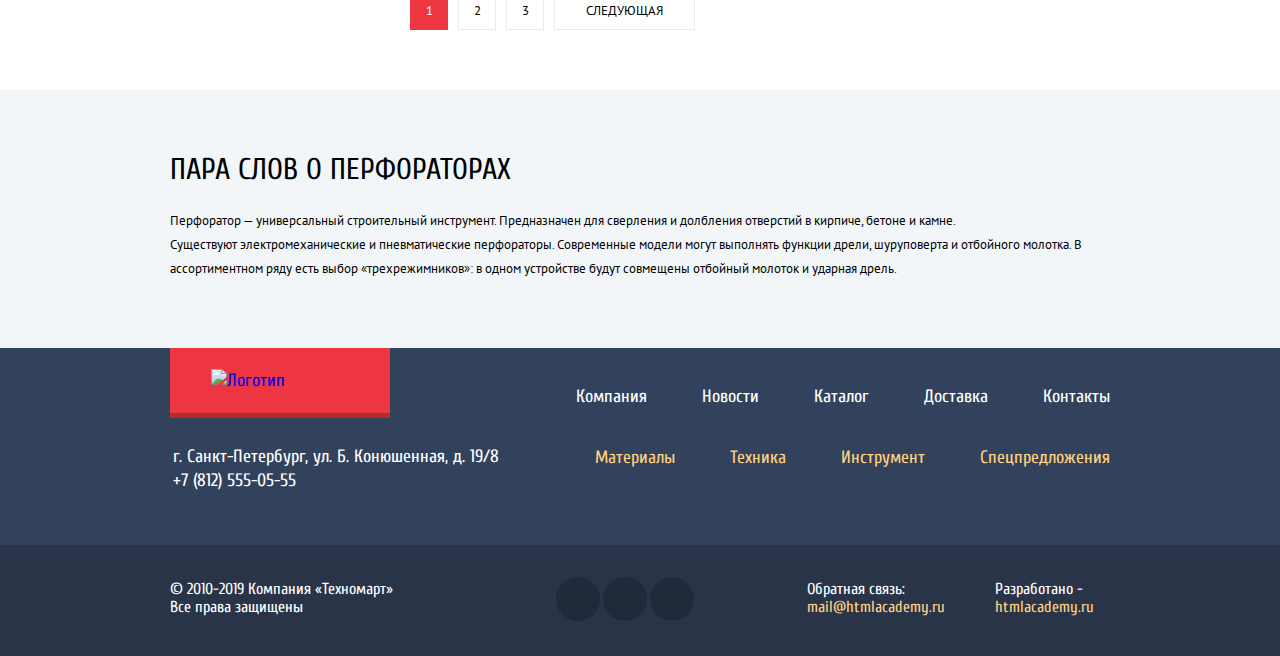
==== commit efd14f3b: "проведена минимизация" ====
--- a/catalog.html
+++ b/catalog.html
@@ -34,8 +34,8 @@
           <p class="address">г. Санкт-Петербург, ул. Б. Конюшенная, д. 19/8</p>
         </div>
         <ul class="login-menu logged">
-          <li class='login-menu-item user-field'><a href="#">Равшан Джамшутович</a></li>
-          <li class='login-menu-item log-out-btn'><a href="#" aria-label="Выйти из личного кабинета"></a></li>
+          <li class="login-menu-item user-field"><a href="#">Равшан Джамшутович</a></li>
+          <li class="login-menu-item log-out-btn"><a href="#" aria-label="Выйти из личного кабинета"></a></li>
           <li class="login-menu-item small-link"><a href="#">Мои заказы</a></li>
           <li class="login-menu-item small-link"><a href="#">Личный кабинет</a></li>
         </ul>
@@ -57,7 +57,7 @@
     <div class="content-container">
       <ul class="breadcrumb">
         <li class="item-home breadcrumb-arrow"><a href="#"></a></li>
-        <li class="breadcrumb-item breadcrumb-arrow"><a href="#">каталог</a></li>
+        <li class="breadcrumb-item breadcrumb-arrow"><a href="catalog.html">каталог</a></li>
         <li class="breadcrumb-item breadcrumb-arrow"><a href="#">инструмент</a></li>
         <li class="breadcrumb-item active"><a>перфораторы</a></li>
       </ul>
@@ -83,7 +83,7 @@
             <fieldset class="filter-heading">
               <!-- <div class="border-bottom"> -->
                 <legend>Производители</legend>
-                <ul class="filter-list">
+                <ul class="filter-list filter-border">
                   <li class="filter-list-item">
                     <input type="checkbox" name="Bosch" id="bosch" checked>
                     <span class="checkbox-indicator"></span>
@@ -105,7 +105,7 @@
                     <label for="dewalt">Dewalt</label>
                   </li>
                   <li class="filter-list-item">
-                    <input type="checkbox" name="hitachi" id="hitachi">
+                    <input type="checkbox" name="hitachi" id="hitachi" disabled>
                     <span class="checkbox-indicator"></span>
                     <label for="hitachi">Hitachi</label>
                   </li>
@@ -127,7 +127,7 @@
                 </li>
               </ul>
             </fieldset>
-            <button class="simple-btn" type="button">Показать</button>
+            <button class="simple-btn" type="submit">Показать</button>
           </form>
           <div class="catalog-wrapper">
             <div class="sort-menu-wrapper">
@@ -138,22 +138,22 @@
                 <li class="option"><a href="#">по функционалу</a></li>
               </ul>
               <ul class="sort-arrows-list">
-                <li class="arrow arrow-up"></li>
-                <li class="arrow arrow-down"></li>
+                <li class="arrow arrow-up"><button class="arrow-up" type="button" aria-label="упорядочить по возрастанию"></button></li>
+                <li class="arrow arrow-down"><button class="arrow-down" type="button" aria-label="упорядочить по убыванию"></button></li>
               </ul>
             </div>
             <ul class="catalog-list">
               <li class="catalog-item">
                 <ul class="catalog-links">
                   <li class="catalog-links-item">
-                    <a class="buy-link" href="#">Купить</a>
-                  </li>
-                  <li class="catalog-links-item">
-                    <a class="bookmark-link" href="#">в закладки</a>
-                  </li>
-                </ul>
-                <a href="#">
-                  <img src="img/Perforator_1.jpg" alt="BOSCH BFG3000">
+                    <a class="buy-link" href="buyitem.html">Купить</a>
+                  </li>
+                  <li class="catalog-links-item">
+                    <a class="bookmark-link" href="bookmarkitem.html">в закладки</a>
+                  </li>
+                </ul>
+                <a href="#">
+                  <img src="img/Perforator_1.jpg" width="219" height="171" alt="BOSCH BFG3000">
                   <h3>Перфоратор BOSCH BFG9000</h3>
                 </a>
                 <p class="price">32500 Р.</p>
@@ -162,14 +162,14 @@
               <li class="catalog-item">
                 <ul class="catalog-links">
                   <li class="catalog-links-item">
-                    <a class="buy-link" href="#">Купить</a>
-                  </li>
-                  <li class="catalog-links-item">
-                    <a class="bookmark-link" href="#">в закладки</a>
-                  </li>
-                </ul>
-                <a href="#">
-                  <img src="img/Perforator_2.jpg" alt="BFG6000">
+                    <a class="buy-link" href="buyitem.html">Купить</a>
+                  </li>
+                  <li class="catalog-links-item">
+                    <a class="bookmark-link" href="bookmarkitem.html">в закладки</a>
+                  </li>
+                </ul>
+                <a href="#">
+                  <img src="img/Perforator_2.jpg" width="219" height="171" alt="BFG6000">
                   <h3>Перфоратор BOSCH BFG6000</h3>
                 </a>
                 <p class="price">30500 Р.</p>
@@ -178,14 +178,14 @@
               <li class="catalog-item">
                 <ul class="catalog-links">
                   <li class="catalog-links-item">
-                    <a class="buy-link" href="#">Купить</a>
-                  </li>
-                  <li class="catalog-links-item">
-                    <a class="bookmark-link" href="#">в закладки</a>
-                  </li>
-                </ul>
-                <a href="#">
-                  <img src="img/Perforator_3.jpg" alt="BFG2000">
+                    <a class="buy-link" href="buyitem.html">Купить</a>
+                  </li>
+                  <li class="catalog-links-item">
+                    <a class="bookmark-link" href="bookmarkitem.html">в закладки</a>
+                  </li>
+                </ul>
+                <a href="#">
+                  <img src="img/Perforator_3.jpg" width="219" height="171" alt="BFG2000">
                   <h3>Перфоратор BOSCH BFG6000</h3>
                 </a>
                 <p class="price">30500 P.</p>
@@ -194,14 +194,14 @@
               <li class="catalog-item">
                 <ul class="catalog-links">
                   <li class="catalog-links-item">
-                    <a class="buy-link" href="#">Купить</a>
-                  </li>
-                  <li class="catalog-links-item">
-                    <a class="bookmark-link" href="#">в закладки</a>
-                  </li>
-                </ul>
-                <a href="#">
-                  <img src="img/Perforator_4.jpg" alt="">
+                    <a class="buy-link" href="buyitem.html">Купить</a>
+                  </li>
+                  <li class="catalog-links-item">
+                    <a class="bookmark-link" href="bookmarkitem.html">в закладки</a>
+                  </li>
+                </ul>
+                <a href="#">
+                  <img src="img/Perforator_4.jpg" width="219" height="171" alt="BFG2000">
                   <h3>Перфоратор BOSCH BFG2000</h3>
                 </a>
                 <p class="price"></p>
@@ -210,14 +210,14 @@
               <li class="catalog-item flagged-new">
                 <ul class="catalog-links">
                   <li class="catalog-links-item">
-                    <a class="buy-link" href="#">Купить</a>
-                  </li>
-                  <li class="catalog-links-item">
-                    <a class="bookmark-link" href="#">в закладки</a>
-                  </li>
-                </ul>
-                <a href="#">
-                  <img src="img/Perforator_1.jpg" alt="BOSCH BFG3000">
+                    <a class="buy-link" href="buyitem.html">Купить</a>
+                  </li>
+                  <li class="catalog-links-item">
+                    <a class="bookmark-link" href="bookmarkitem.html">в закладки</a>
+                  </li>
+                </ul>
+                <a href="#">
+                  <img src="img/Perforator_1.jpg" width="219" height="171" alt="BOSCH BFG3000">
                   <h3>Перфоратор BOSCH BFG9000</h3>
                 </a>
                 <p class="price">32500 Р.</p>
@@ -226,14 +226,14 @@
               <li class="catalog-item">
                 <ul class="catalog-links">
                   <li class="catalog-links-item">
-                    <a class="buy-link" href="#">Купить</a>
-                  </li>
-                  <li class="catalog-links-item">
-                    <a class="bookmark-link" href="#">в закладки</a>
-                  </li>
-                </ul>
-                <a href="#">
-                  <img src="img/Perforator_2.jpg" alt="BFG6000">
+                    <a class="buy-link" href="buyitem.html">Купить</a>
+                  </li>
+                  <li class="catalog-links-item">
+                    <a class="bookmark-link" href="bookmarkitem.html">в закладки</a>
+                  </li>
+                </ul>
+                <a href="#">
+                  <img src="img/Perforator_2.jpg" width="219" height="171" alt="BFG6000">
                   <h3>Перфоратор BOSCH BFG6000</h3>
                 </a>
                 <p class="price">30500 Р.</p>
@@ -242,14 +242,14 @@
               <li class="catalog-item">
                 <ul class="catalog-links">
                   <li class="catalog-links-item">
-                    <a class="buy-link" href="#">Купить</a>
-                  </li>
-                  <li class="catalog-links-item">
-                    <a class="bookmark-link" href="#">в закладки</a>
-                  </li>
-                </ul>
-                <a href="#">
-                  <img src="img/Perforator_3.jpg" alt="BFG2000">
+                    <a class="buy-link" href="buyitem.html">Купить</a>
+                  </li>
+                  <li class="catalog-links-item">
+                    <a class="bookmark-link" href="bookmarkitem.html">в закладки</a>
+                  </li>
+                </ul>
+                <a href="#">
+                  <img src="img/Perforator_3.jpg" width="219" height="171" alt="BFG2000">
                   <h3>Перфоратор BOSCH BFG6000</h3>
                 </a>
                 <p class="price">30500 P.</p>
@@ -258,14 +258,14 @@
               <li class="catalog-item">
                 <ul class="catalog-links">
                   <li class="catalog-links-item">
-                    <a class="buy-link" href="#">Купить</a>
-                  </li>
-                  <li class="catalog-links-item">
-                    <a class="bookmark-link" href="#">в закладки</a>
-                  </li>
-                </ul>
-                <a href="#">
-                  <img src="img/Perforator_4.jpg" alt="">
+                    <a class="buy-link" href="buyitem.html">Купить</a>
+                  </li>
+                  <li class="catalog-links-item">
+                    <a class="bookmark-link" href="bookmarkitem.html">в закладки</a>
+                  </li>
+                </ul>
+                <a href="#">
+                  <img src="img/Perforator_4.jpg" width="219" height="171" alt="BFG2000">
                   <h3>Перфоратор BOSCH BFG2000</h3>
                 </a>
                 <p class="price"></p>
@@ -274,14 +274,14 @@
               <li class="catalog-item">
                 <ul class="catalog-links">
                   <li class="catalog-links-item">
-                    <a class="buy-link" href="#">Купить</a>
-                  </li>
-                  <li class="catalog-links-item">
-                    <a class="bookmark-link" href="#">в закладки</a>
-                  </li>
-                </ul>
-                <a href="#">
-                  <img src="img/Perforator_4.jpg" alt="">
+                    <a class="buy-link" href="buyitem.html">Купить</a>
+                  </li>
+                  <li class="catalog-links-item">
+                    <a class="bookmark-link" href="bookmarkitem.html">в закладки</a>
+                  </li>
+                </ul>
+                <a href="#">
+                  <img src="img/Perforator_4.jpg" width="219" height="171" alt="BFG2000">
                   <h3>Перфоратор BOSCH BFG2000</h3>
                 </a>
                 <p class="price"></p>
@@ -294,10 +294,10 @@
     </div>
     <div class="page-navigation content-container">
       <ul class="page-number-list">
-        <li class="page-number current-page">1</li>
-        <li class="page-number">2</li>
-        <li class="page-number">3</li>
-        <li class="page-number next-page">следующая</li>
+        <li class="page-number current-page"><a class="page-number-link">1</a></li>
+        <li class="page-number"><a class="page-number-link">2</a></li>
+        <li class="page-number"><a class="page-number-link">3</a></li>
+        <li class="page-number next-page"><a class="page-number-link">следующая</a></li>
       </ul>
     </div>
     <div class="product-summary">
@@ -305,8 +305,8 @@
         <h4>пара слов о перфораторах</h4>
         <p>Перфоратор — универсальный строительный инструмент. Предназначен для сверления и долбления отверстий в
           кирпиче,
-          бетоне и камне.<br>
-          Существуют электромеханические и пневматические перфораторы. Современные модели могут выполнять функции дрели,
+          бетоне и камне.</p>
+          <p>Существуют электромеханические и пневматические перфораторы. Современные модели могут выполнять функции дрели,
           шуруповерта и отбойного молотка. В ассортиментном ряду есть выбор «трехрежимников»: в одном устройстве будут
           совмещены отбойный молоток и ударная дрель.
         </p>
@@ -316,9 +316,9 @@
   <footer class="site-footer">
     <div class="footer-container content-container">
       <div class="address-wrapper">
-        <a class="main-logo" href="#" aria-label="Переход на главную страницу Техномарта"><img class='logo-img'
+        <a class="main-logo" href="#" aria-label="Переход на главную страницу Техномарта"><img class="logo-img"
             width="138" height="23" src="img/logo-technomart.svg" alt="Логотип Техномарт"></a>
-        <p>г.Санкт-Петербург, ул.Б.Конюшенная, д.19/8 <br>+7 (812) 555-05-55</p>
+        <p>г. Санкт-Петербург, ул. Б. Конюшенная, д. 19/8 +7 (812) 555-05-55</p>
       </div>
       <ul class="footer-nav-list">
         <li class="footer-nav-item"><a href="#">Компания</a></li>
@@ -335,21 +335,21 @@
     <div class="footer-bottom">
       <div class="content-container flex-wrapper">
         <p class="copyright">
-          © 2010-2019 Компания "Техномарт"<br>
+          © 2010-2019 Компания «Техномарт»
           Все права защищены
         </p>
         <ul class="social-list">
-          <li class="social-item"><a href="#" aria-label="Наш профиль в Вконтакте"></a></li>
-          <li class="social-item"><a href="#" aria-label="Наш профиль в Фейсбук"></a></li>
-          <li class="social-item"><a href="#" aria-label="Наш профиль в Инстаграм"></a></li>
+          <li class="social-item vk-link"><a href="#" aria-label="Наш профиль в Вконтакте"></a></li>
+          <li class="social-item facebook-link"><a href="#" aria-label="Наш профиль в Фейсбук"></a></li>
+          <li class="social-item insta-link"><a href="#" aria-label="Наш профиль в Инстаграм"></a></li>
         </ul>
         <div class="feedback">
-          <p>Обратная связь:<br>
+          <p>Обратная связь:
             <a class="gold" href="#">mail@htmlacademy.ru</a>
           </p>
         </div>
         <div class="developer">
-          <p>Разработано - <br><a class="gold" href="www.htmlacademy.ru">htmlacademy.ru</a></p>
+          <p>Разработано - <a class="gold" href="https://htmlacademy.ru/intensive/htmlcss">htmlacademy.ru</a></p>
         </div>
       </div>
     </div>
--- a/css/style.css
+++ b/css/style.css
@@ -3,7 +3,7 @@
   margin: 0;
   padding: 0;
 
-  font-family: 'Cuprum', Roboto, sans-serif;
+  font-family: "Cuprum", "Roboto", sans-serif;
   font-size: 17px;
   line-height: 17px;
   font-weight: 400;
@@ -28,7 +28,7 @@
 }
 
 .content-container {
-  max-width: 940px;
+  width: 940px;
   padding: 0 10px;
   margin: 0 auto;
 }
@@ -111,7 +111,7 @@
   display: block;
   box-sizing: border-box;
   text-align: center;
-  padding: 11px 10px 10px 25px;
+  padding: 11px 10px 10px 30px;
 }
 
 .bookmarks {
@@ -180,6 +180,16 @@
   background-image: url(../img/icon-cart.svg);
 }
 
+.cart-red:hover {
+  background-color: #ca2c37;
+}
+
+.cart-red:active {
+  background-image: url(../img/icon-cart-red.svg);
+  background-color: #ba2732;
+
+}
+
 /* section about */
 
 .about {
@@ -197,7 +207,7 @@
   width: 200px;
   margin: 0;
   margin-top: 4px;
-  padding: 0 52px;
+  padding: 0 53px 0 52px;
 
   font-size: 16px;
   font-style: italic;
@@ -285,6 +295,7 @@
   box-sizing: border-box;
   margin-left: 10px;
   margin-top: 2px;
+  vertical-align: center;
 
   background-color: #ffffff;
   background-image: url(../img/icon-user.svg);
@@ -319,7 +330,7 @@
   width: 43px;
   height: 42px;
   display: inline-block;
-  /* border: 1px solid black; */
+  vertical-align: center;
   left: -43px;
   top: 3px;
   background: url(../img/icon-logout.svg) top 12px right 10px no-repeat;
@@ -384,6 +395,7 @@
   background-color: rgb(50, 66, 92);
 
   display: flex;
+  flex-wrap: wrap;
   justify-content: center;
   border-bottom: 3px solid rgba(41, 52, 73, 1);
 }
@@ -414,7 +426,7 @@
 
 .breadcrumb-item a {
   color: rgb(0, 0, 0);
-  font-family: "PT Sans", Roboto, sans-serif;
+  font-family: "PT Sans", Arial, sans-serif;
   font-size: 13px;
   line-height: 18px;
   text-transform: uppercase;
@@ -493,7 +505,7 @@
 }
 
 .site-filter p {
-  font-family: "PT Sans", sans-serif;
+  font-family: "PT Sans", "Arial", sans-serif;
   font-size: 13px;
   line-height: 18px;
   text-transform: uppercase;
@@ -515,15 +527,17 @@
   color: rgb(0, 0, 0);
   font-size: 17px;
   line-height: 30px;
-  font-family: "PT Sans", Roboto, sans-serif;
+  font-family: "PT Sans", "Arial", sans-serif;
   text-transform: uppercase;
   font-weight: 700;
+  padding-top: 21px;
 }
 
 .filter-range {
   width: 100%;
 
   color: #000000;
+  border-bottom: 2px solid #f6f6f6;
 }
 
 .range-controls {
@@ -558,7 +572,7 @@
   border-radius: 50%;
 }
 
-.range-toggle-max  {
+.range-toggle-max {
   left: 150px;
 }
 
@@ -567,7 +581,7 @@
   color: rgb(0, 0, 0);
   font-size: 17px;
   line-height: 30px;
-  font-family: "PT Sans", Roboto, sans-serif;
+  font-family: "PT Sans", "Arial", sans-serif;
   text-transform: uppercase;
   font-weight: 700;
 }
@@ -601,7 +615,7 @@
   border: none;
 
   text-align: center;
-  font-family: "PTSans", sans-serif;
+  font-family: "PT Sans", "Arial", sans-serif;
   font-size: 17px;
   color: #000000;
   text-align: center;
@@ -621,6 +635,10 @@
   margin: 0;
   padding: 0;
   margin-top: 10px;
+}
+
+.filter-border {
+  border-bottom: 2px solid #f6f6f6;
 }
 
 .border-bottom {
@@ -650,7 +668,9 @@
   left: 0;
   top: 0;
   background: url(../img/checkbox-off.svg) center center no-repeat;
-}
+  opacity: 0.7;
+}
+
 .radio-indicator {
   position: absolute;
   width: 28px;
@@ -658,14 +678,40 @@
   left: 0;
   top: 0;
   background: url(../img/radio-off.svg) center center no-repeat;
-}
-
-.filter-list-item input[type="checkbox"]:checked + .checkbox-indicator {
+  opacity: 0.7;
+}
+
+.filter-list-item input[type="checkbox"]:checked+.checkbox-indicator {
   background: url(../img/checkbox-on.svg) center center no-repeat;
   left: 2px;
 }
-.filter-list-item input[type="radio"]:checked + .radio-indicator {
+
+.filter-list-item input[type="checkbox"]:hover+.checkbox-indicator {
+  opacity: 1;
+}
+
+.filter-list-item input[type="checkbox"]:disabled+.checkbox-indicator {
+  opacity: 0.2;
+}
+
+.filter-list-item input[type="checkbox"]:focus+.checkbox-indicator {
+  border: 1px dotted #ca2c37;
+}
+
+.filter-list-item input[type="radio"]:checked+.radio-indicator {
   background: url(../img/radio-on.svg) center center no-repeat;
+}
+
+.filter-list-item input[type="radio"]:hover+.radio-indicator {
+  opacity: 1;
+}
+
+.filter-list-item input[type="radio"]:disabled+.radio-indicator {
+  opacity: 0.2;
+}
+
+.filter-list-item input[type="radio"]:focus+.radio-indicator {
+  border: 1px dotted #ca2c37;
 }
 
 .filter-list-item label {
@@ -675,7 +721,7 @@
   color: rgb(0, 0, 0);
   font-size: 15px;
   line-height: 20px;
-  font-family: "PT Sans", Roboto, sans-serif;
+  font-family: "PT Sans", "Arial", sans-serif;
   text-transform: uppercase;
   font-weight: 400;
 }
@@ -687,12 +733,12 @@
   color: rgb(0, 0, 0);
   font-size: 13px;
   line-height: 18px;
-  font-family: "PT Sans", Roboto, sans-serif;
+  font-family: "PT Sans", "Arial", sans-serif;
   text-transform: uppercase;
   font-weight: 400;
 
   padding: 10px 38px;
-  margin: 60px 0 0 0 ;
+  margin: 60px 0 0 0;
 }
 
 .sort-menu-wrapper {
@@ -708,7 +754,7 @@
   margin-right: auto;
   padding-left: 20px;
 
-  font-family: "PT Sans", sans-serif;
+  font-family: "PT Sans", "Arial", sans-serif;
   font-size: 13px;
   line-height: 18px;
   text-transform: uppercase;
@@ -716,7 +762,7 @@
 }
 
 .sort-menu-wrapper a {
-  font-family: "PT Sans", sans-serif;
+  font-family: "PT Sans", "Arial", sans-serif;
   font-size: 13px;
   line-height: 18px;
   text-transform: uppercase;
@@ -730,7 +776,7 @@
   color: rgba(0, 0, 0, 1);
 }
 
-.sort-menu-wrapper a:focus {
+.sort-menu-wrapper a:active {
   text-decoration: none;
   color: #ee3643;
 }
@@ -738,14 +784,24 @@
 .sort-options {
   padding: 0;
   margin: 0;
-  margin-right: 26px;
+  margin-left: 15px;
+  margin-right: 30px;
   list-style: none;
   min-width: 355px;
 
   display: flex;
+  flex-wrap: wrap;
   justify-content: space-between;
 }
 
+.sort-options li {
+  margin-right: 20px;
+}
+
+.sort-options li:last-of-type {
+  margin-right: 0;
+}
+
 .sort-arrows-list {
   padding: 0;
   margin: 0;
@@ -754,9 +810,11 @@
   list-style: none;
 }
 
-.arrow {
-  padding-right: 25px;
+.arrow button {
+  padding-right: 30px;
   padding-top: 9px;
+  border: none;
+  background-color: transparent;
   width: 11px;
   height: 10px;
   cursor: pointer;
@@ -767,10 +825,12 @@
   background-repeat: no-repeat;
   background-position: center;
 }
+
 .arrow-up:hover {
   background-image: url(../img/icon-up-dir-black.svg);
 }
-.arrow-up:focus {
+
+.arrow-up:active {
   background-image: url(../img/icon-up-dir-red.svg);
 }
 
@@ -779,10 +839,12 @@
   background-repeat: no-repeat;
   background-position: center;
 }
+
 .arrow-down:hover {
   background-image: url(../img/icon-down-dir-black.svg);
 }
-.arrow-down:focus {
+
+.arrow-down:active {
   background-image: url(../img/icon-down-dir-red.svg);
 }
 
@@ -793,12 +855,11 @@
 
   display: flex;
   flex-wrap: wrap;
-  justify-content: space-between;
-
 }
 
 .catalog-item {
   margin-bottom: 20px;
+  margin-right: 20px;
   width: 218px;
   border: 1px solid rgb(229, 229, 229);
   list-style: none;
@@ -810,20 +871,28 @@
   justify-content: space-between;
 }
 
+.catalog-item:nth-of-type(3n) {
+  margin-right: 0;
+}
+
+.best-seller-container .catalog-item:nth-of-type(4n) {
+  margin-right: 0;
+  margin-left: 20px;
+}
+
 .catalog-item:hover {
-  box-shadow: 0 10px 25px 0 rgba(41,52,73,0.50);
-}
+  box-shadow: 0 10px 25px 0 rgba(41, 52, 73, 0.50);
+}
+
 .catalog-item:hover .catalog-links {
   display: block;
 }
 
-
-
 .catalog-item h3 {
   margin: 0;
   padding-top: 8px;
   color: rgb(0, 0, 0);
-  font-family: "PT Sans", Roboto, sans-serif;
+  font-family: "PT Sans", "Arial", sans-serif;
   font-size: 18px;
   line-height: 20px;
   font-weight: 700;
@@ -835,14 +904,15 @@
   height: 60px;
   position: absolute;
   right: 0;
-  background-image: url(../img/new\ flag.png);
+  background-image: url(../img/new-flag.png);
   background-repeat: no-repeat;
 }
+
 .price {
   margin: 0;
   padding: 11px 5px 9px 5px;
   color: rgb(153, 153, 153);
-  font-family: "PT Sans", Roboto, sans-serif;
+  font-family: "PT Sans", "Arial", sans-serif;
   font-size: 17px;
   line-height: 18px;
   font-weight: 700;
@@ -852,11 +922,10 @@
 .hot-price {
   display: block;
   color: rgb(255, 255, 255);
-  font-family: "PT Sans", Roboto, sans-serif;
+  font-family: "PT Sans", "Arial", sans-serif;
   font-size: 17px;
   line-height: 18px;
   font-weight: 700;
-  /* text-align: center; */
   width: 140px;
   padding: 10px 0;
   margin: 0 auto 20px 43px;
@@ -892,6 +961,7 @@
   color: #ffffff;
   text-transform: uppercase;
   text-align: center;
+  vertical-align: center;
 
   background: rgb(99, 166, 52) url(../img/icon-cart-green.svg) 10px center no-repeat;
   box-shadow: inset 0 -3px 0 0 rgb(54, 115, 21);
@@ -911,6 +981,7 @@
   display: inline-block;
   margin: 0 auto 50px auto;
   padding: 12px 35px 12px 35px;
+  vertical-align: center;
 
   font-size: 14px;
   line-height: 18px;
@@ -932,7 +1003,7 @@
   box-shadow: inset 0 0 0 3px #32425c4d;
 }
 
-.page-navigation  {
+.page-navigation {
   padding: 30px 0 60px 0;
 }
 
@@ -950,7 +1021,7 @@
   padding: 9px 14px 9px 15px;
   margin-right: 10px;
 
-  font-family: "PT Sans", sans-serif;
+  font-family: "PT Sans", "Arial", sans-serif;
   font-size: 13px;
   line-height: 18px;
   color: #000000;
@@ -960,16 +1031,18 @@
   cursor: pointer;
 }
 
-.next-page  {
+.next-page {
   padding: 9px 31px;
 }
 
 .page-number:hover {
   border: 1px solid #bdc6ca;
 }
+
 .page-number:active {
   border: 1px solid #ee3643;
 }
+
 .current-page {
   border: 1px solid #ee3643;
   background-color: #ee3643;
@@ -984,7 +1057,7 @@
 .product-summary h4 {
   margin: 0;
   padding: 0;
-  padding-bottom: 27px;
+  padding-bottom: 24px;
 
   font-size: 30px;
   line-height: 30px;
@@ -996,14 +1069,12 @@
   padding: 0;
   margin: 0;
 
-  font-family: "PT Sans", sans-serif;
+  font-family: "PT Sans", "Arial", sans-serif;
   font-size: 13px;
   line-height: 24px;
   font-weight: 400;
   color: #000000;
 }
-
-
 
 /* section proposals */
 
@@ -1043,10 +1114,13 @@
   text-transform: uppercase;
   text-align: center;
   background-color: rgba(0, 0, 0, .1);
-}
+  vertical-align: center;
+}
+
 .proposals-item a:hover {
   background-color: rgba(0, 0, 0, .2);
 }
+
 .proposals-item a:active {
   background-color: rgba(0, 0, 0, .3);
 }
@@ -1093,7 +1167,7 @@
 
 .slider-left {
   margin-top: -20px;
-  background-image: url(../img/icon-left.svg); 
+  background-image: url(../img/icon-left.svg);
   top: 50%;
   left: 25px;
 }
@@ -1150,7 +1224,7 @@
 .indicator-one {
   left: 295px;
   bottom: 35px;
-  
+
 }
 
 .indicator-two {
@@ -1170,19 +1244,17 @@
 }
 
 .slider-one {
-  background-image: url(../img/ad-card1.jpg);
+  background: #cfc4bb url(../img/ad-card1.jpg) center no-repeat;
 
 }
 
 .slider-two {
-  background-image: url(../img/ad-card2.jpg);
+  background: #cfc4bb url(../img/ad-card2.jpg) center no-repeat;
 }
 
 .slider-current {
   z-index: 1;
 }
-
-
 
 /* section best-sellers */
 
@@ -1216,7 +1288,6 @@
 
 .best-seller-container {
   display: flex;
-  justify-content: space-between;
   flex-wrap: wrap;
 }
 
@@ -1244,13 +1315,20 @@
   display: inline-block;
   min-width: 216px;
   min-height: 141px;
+  vertical-align: center;
 
   display: flex;
   justify-content: center;
   align-items: center;
 }
+
 .brand-link:hover {
-  box-shadow: 0 10px 25px 0 rgba(41,52,73,0.50);
+  box-shadow: 0 10px 25px 0 rgba(41, 52, 73, 0.50);
+}
+
+.brand-link:active {
+  box-shadow: 0 4px 10px 0 rgba(41, 52, 73, 0.50);
+  opacity: 0.4;
 }
 
 /* section services */
@@ -1287,12 +1365,12 @@
 }
 
 .services p {
-  font-family: "PT Sans", sans-serif;
+  font-family: "PT Sans", "Arial", sans-serif;
   font-size: 13px;
   line-height: 24px;
   color: #000000;
 
-  padding: 0 0 0 0;
+  padding: 0 550px 0 0;
   margin: 0;
 }
 
@@ -1331,14 +1409,24 @@
   cursor: pointer;
 }
 
+.services-list-item:hover button {
+  background-color: #293449;
+  color: #ffffff;
+}
+
 .active button {
   background-color: #ffffff;
   border: none;
   color: #32425c;
 }
 
+.active:hover button {
+  background-color: #ffffff;
+  border: none;
+  color: #32425c;
+}
+
 .services-items-description {
-  display: none;
   width: 620px;
 
   background-image: url(../img/van.png);
@@ -1346,21 +1434,32 @@
   background-position: bottom right;
 }
 
-.services-items-description:nth-of-type(1) {
-  display: block;
-}
-
 .services-items-description p {
   padding: 0 340px 0 0;
 }
 
 .services-container {
-  margin-top: 66px;
-
-  display: flex;
-}
-
-
+  margin-top: 42px;
+
+  display: flex;
+}
+
+.credit-service {
+  background: url(../img/credit.png) bottom right no-repeat;
+}
+
+.credit-service p {
+  margin-bottom: 30px;
+  padding-right: 345px;
+}
+
+.guarantee-service {
+  background: url(../img/guarantee.png) bottom right no-repeat;
+}
+
+.guarantee-service p {
+  padding-right: 250px;
+}
 
 /* section details */
 
@@ -1384,11 +1483,19 @@
 .details p {
   margin: 0;
   margin-bottom: 24px;
-  font-family: "PT Sans", sans-serif;
+  font-family: "PT Sans", "Arial", sans-serif;
   font-size: 13px;
   line-height: 24px;
   font-weight: 400;
   letter-spacing: 0;
+}
+
+.company-advert {
+  padding-right: 110px;
+}
+
+.company-delivery-options {
+  padding-right: 190px;
 }
 
 .delivery-list {
@@ -1425,6 +1532,7 @@
   min-width: 220px;
   box-sizing: border-box;
   border-radius: 2px;
+  vertical-align: center;
 
   color: #ffffff;
   font-size: 14px;
@@ -1434,22 +1542,28 @@
 
   background-color: rgb(238, 54, 67);
 }
+
 .red-btn:hover {
   background-color: rgb(202, 44, 55);
 }
+
 .red-btn:active {
   background-color: rgb(186, 39, 50);
 }
 
 .company-contacts {
-  width: 300px; 
-}
-
-.company-contacts img {
   width: 300px;
-  height: 150px;
-  margin-bottom: 47px;
+}
+
+.map-link {
+  display: block;
+  margin-bottom: 37px;
   margin-top: 5px;
+  background-color: #efece7;
+}
+
+.company-contacts p {
+  padding-right: 90px;
 }
 
 .company-contacts .red-btn {
@@ -1475,12 +1589,14 @@
 
 .address-wrapper p {
   margin: 0;
-  padding-top: 30px;
+  padding-top: 32px;
   padding-left: 3px;
 }
 
 .address-wrapper {
   width: 380px;
+  box-sizing: border-box;
+  padding-right: 40px;
 }
 
 .address-wrapper .main-logo {
@@ -1500,8 +1616,8 @@
 
 .footer-nav-item {
   list-style: none;
-  margin-top: 35px;
-  margin-right: 58px;
+  margin-top: 37px;
+  margin-right: 55px;
 }
 
 .footer-nav-item:nth-of-type(5) {
@@ -1559,38 +1675,41 @@
   font-style: normal;
   font-size: 16px;
   line-height: 18px;
+  padding-right: 140px;
+  box-sizing: border-box;
 
   width: 380px;
+}
+
+.footer-bottom p {
+  margin: 0;
+  padding: 0;
+}
+
+.social-list {
+  width: 240px;
+  margin: 0;
   margin-right: 10px;
-}
-
-.footer-bottom p {
-  margin: 0;
-}
-
-.social-list {
-  margin: 0;
-  margin-right: 118px;
   padding: 0;
 
   display: flex;
 }
 
 .social-item {
+  margin-top: -3px;
+  margin-left: 3px;
   list-style: none;
   width: 44px;
   height: 44px;
   border-radius: 50%;
 
   background-color: rgb(33, 42, 58);
-  background-image: url(../img/icon-vk.svg);
   background-repeat: no-repeat;
   background-position: center;
 }
 
 .developer {
-  margin-left: auto;
-  padding-right: 15px;
+  width: 115px;
 }
 
 .social-item:hover,
@@ -1598,12 +1717,21 @@
   background-color: rgb(186, 39, 50);
 }
 
-.social-item:nth-child(2) {
+.vk-link {
+  background-image: url(../img/icon-vk.svg);
+}
+
+.facebook-link {
   background-image: url(../img/icon-fb.svg);
 }
 
-.social-item:nth-child(3) {
+.insta-link {
   background-image: url(../img/icon-insta.svg);
+}
+
+.feedback {
+  width: 175px;
+  margin-right: 10px;
 }
 
 .feedback .feedback-link:hover {
@@ -1700,6 +1828,7 @@
 .white-btn {
   padding: 12px 40px;
   display: inline-block;
+  vertical-align: center;
 
   color: #000000;
   font-size: 14px;
@@ -1739,13 +1868,29 @@
 
 .form-item-wrapper input[type="text"],
 .form-item-wrapper input[type="email"] {
-  font-family: "PT Sans", sanf-serif;
+  font-family: "PT Sans", "Arial", sans-serif;
   font-size: 13px;
   line-height: 18px;
   box-sizing: border-box;
   padding: 7px 16px;
   width: 220px;
-}
+  border: 2px solid #e4e8e9;
+  outline: none;
+}
+
+.form-item-wrapper input[type="text"]:hover,
+.form-item-wrapper input[type="email"]:hover,
+.content-form textarea:hover {
+  border: 2px solid #cecece;
+}
+
+.form-item-wrapper input[type="text"]:focus,
+.form-item-wrapper input[type="email"]:focus,
+.content-form textarea:focus {
+  border: 2px solid #f47982;
+}
+
+
 
 .form-item-wrapper {
   display: flex;
@@ -1757,11 +1902,13 @@
 }
 
 .content-form textarea {
-  font-family: "PT Sans", sanf-serif;
+  font-family: "PT Sans", "Arial", sans-serif;
   font-size: 13px;
   line-height: 18px;
   box-sizing: border-box;
   padding: 7px 16px;
+  border: 2px solid #e4e8e9;
+  outline: none;
 }
 
 .content-form label {
@@ -1784,10 +1931,6 @@
 }
 
 /* modal map-pop-up */
-
-.map-popup {
-  cursor: pointer;
-}
 
 .map-pop-up {
   display: none;
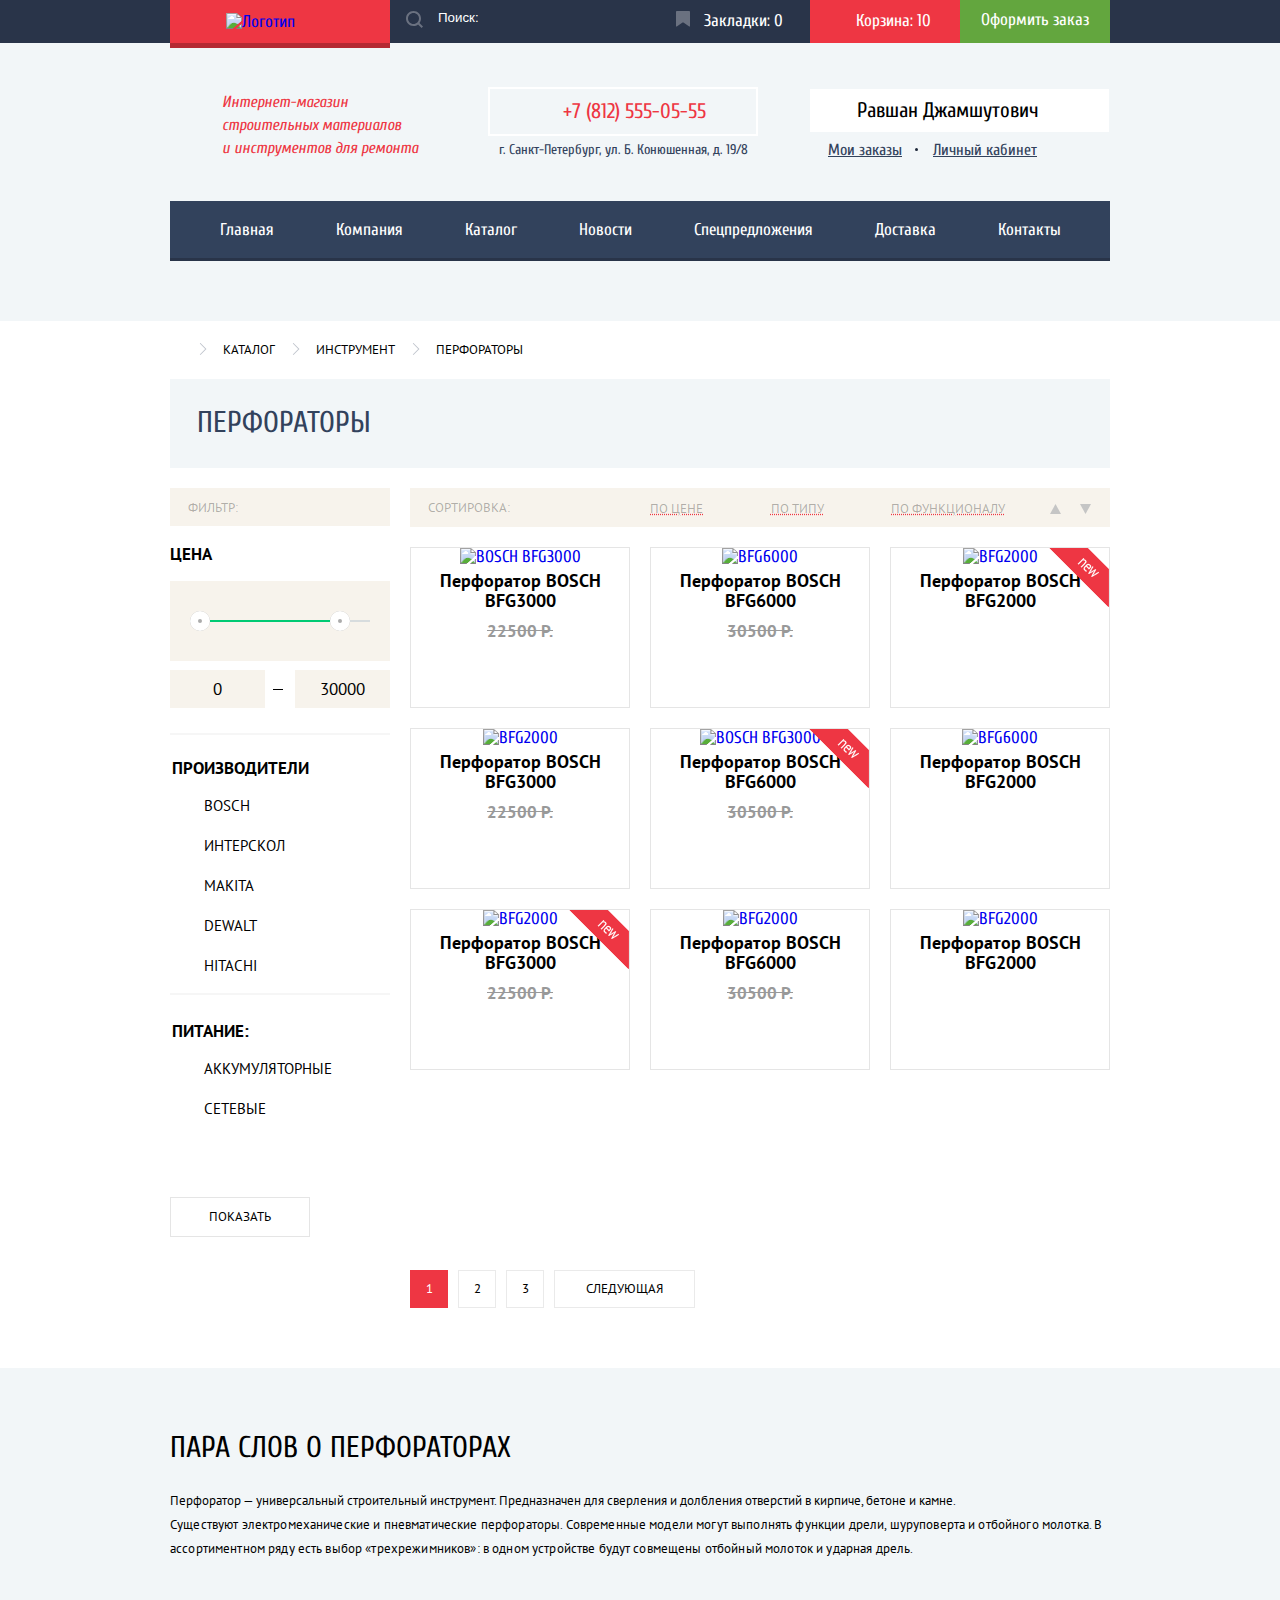
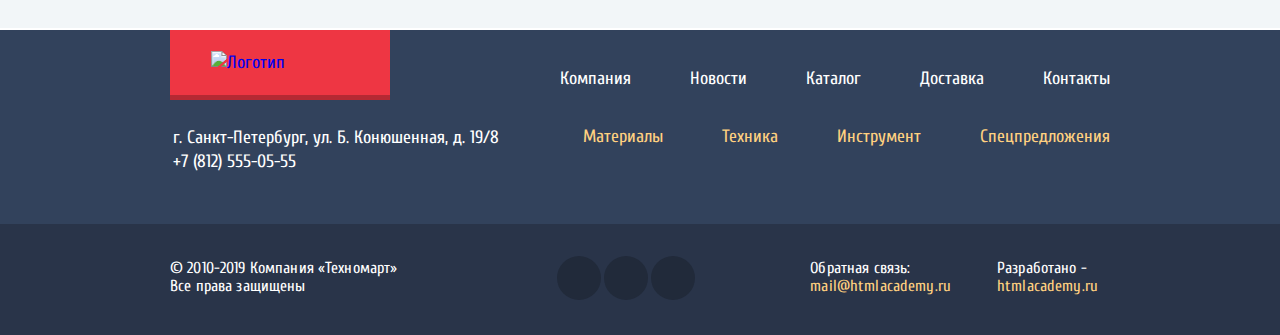
==== commit b1b397a7: "pixel perfect forever" ====
--- a/catalog.html
+++ b/catalog.html
@@ -28,7 +28,7 @@
     </div>
     <section class="about">
       <div class="content-container">
-        <h1>Интернет-магазин строительных материалов и инструментов для ремонта</h1>
+        <h1>Интернет-магазин строительных материалов и&nbsp;инструментов для ремонта</h1>
         <div class="contacts-container">
           <p class="phone-number">+7 (812) 555-05-55</p>
           <p class="address">г. Санкт-Петербург, ул. Б. Конюшенная, д. 19/8</p>
@@ -81,36 +81,34 @@
               </div>
             </div>
             <fieldset class="filter-heading">
-              <!-- <div class="border-bottom"> -->
-                <legend>Производители</legend>
-                <ul class="filter-list filter-border">
-                  <li class="filter-list-item">
-                    <input type="checkbox" name="Bosch" id="bosch" checked>
-                    <span class="checkbox-indicator"></span>
-                    <label for="bosch">Bosch</label>
-                  </li>
-                  <li class="filter-list-item">
-                    <input type="checkbox" name="interskol" id="interskol">
-                    <span class="checkbox-indicator"></span>
-                    <label for="interskol">Интерскол</label>
-                  </li>
-                  <li class="filter-list-item">
-                    <input type="checkbox" name="makita" id="makita" checked>
-                    <span class="checkbox-indicator"></span>
-                    <label for="makita">Makita</label>
-                  </li>
-                  <li class="filter-list-item">
-                    <input type="checkbox" name="dewalt" id="dewalt">
-                    <span class="checkbox-indicator"></span>
-                    <label for="dewalt">Dewalt</label>
-                  </li>
-                  <li class="filter-list-item">
-                    <input type="checkbox" name="hitachi" id="hitachi" disabled>
-                    <span class="checkbox-indicator"></span>
-                    <label for="hitachi">Hitachi</label>
-                  </li>
-                </ul>
-              <!-- </div> -->
+              <legend>Производители</legend>
+              <ul class="filter-list filter-border">
+                <li class="filter-list-item">
+                  <input type="checkbox" name="Bosch" id="bosch" checked>
+                  <span class="checkbox-indicator"></span>
+                  <label for="bosch">Bosch</label>
+                </li>
+                <li class="filter-list-item">
+                  <input type="checkbox" name="interskol" id="interskol">
+                  <span class="checkbox-indicator"></span>
+                  <label for="interskol">Интерскол</label>
+                </li>
+                <li class="filter-list-item">
+                  <input type="checkbox" name="makita" id="makita" checked>
+                  <span class="checkbox-indicator"></span>
+                  <label for="makita">Makita</label>
+                </li>
+                <li class="filter-list-item">
+                  <input type="checkbox" name="dewalt" id="dewalt">
+                  <span class="checkbox-indicator"></span>
+                  <label for="dewalt">Dewalt</label>
+                </li>
+                <li class="filter-list-item">
+                  <input type="checkbox" name="hitachi" id="hitachi" disabled>
+                  <span class="checkbox-indicator"></span>
+                  <label for="hitachi">Hitachi</label>
+                </li>
+              </ul>
             </fieldset>
             <fieldset class="filter-heading">
               <legend>питание:</legend>
@@ -138,8 +136,12 @@
                 <li class="option"><a href="#">по функционалу</a></li>
               </ul>
               <ul class="sort-arrows-list">
-                <li class="arrow arrow-up"><button class="arrow-up" type="button" aria-label="упорядочить по возрастанию"></button></li>
-                <li class="arrow arrow-down"><button class="arrow-down" type="button" aria-label="упорядочить по убыванию"></button></li>
+                <li class="arrow">
+                  <a class="arrow-up" aria-label="упорядочить по возрастанию"></a>
+                </li>
+                <li class="arrow">
+                  <a class="arrow-down" aria-label="упорядочить по убыванию"></a>
+                </li>
               </ul>
             </div>
             <ul class="catalog-list">
@@ -153,26 +155,106 @@
                   </li>
                 </ul>
                 <a href="#">
-                  <img src="img/Perforator_1.jpg" width="219" height="171" alt="BOSCH BFG3000">
-                  <h3>Перфоратор BOSCH BFG9000</h3>
-                </a>
-                <p class="price">32500 Р.</p>
+                  <img src="img/Perforator2.jpg" width="219" height="171" alt="BOSCH BFG3000">
+                  <h3>Перфоратор BOSCH BFG3000</h3>
+                </a>
+                <p class="price">22500 Р.</p>
+                <a class="hot-price" href="">15500 Р.</a>
+              </li>
+              <li class="catalog-item">
+                <ul class="catalog-links">
+                  <li class="catalog-links-item">
+                    <a class="buy-link" href="buyitem.html">Купить</a>
+                  </li>
+                  <li class="catalog-links-item">
+                    <a class="bookmark-link" href="bookmarkitem.html">в закладки</a>
+                  </li>
+                </ul>
+                <a href="#">
+                  <img src="img/Perforator3.jpg" width="219" height="171" alt="BFG6000">
+                  <h3>Перфоратор BOSCH BFG6000</h3>
+                </a>
+                <p class="price">30500 Р.</p>
                 <a class="hot-price" href="">25500 Р.</a>
               </li>
-              <li class="catalog-item">
-                <ul class="catalog-links">
-                  <li class="catalog-links-item">
-                    <a class="buy-link" href="buyitem.html">Купить</a>
-                  </li>
-                  <li class="catalog-links-item">
-                    <a class="bookmark-link" href="bookmarkitem.html">в закладки</a>
-                  </li>
-                </ul>
-                <a href="#">
-                  <img src="img/Perforator_2.jpg" width="219" height="171" alt="BFG6000">
+              <li class="catalog-item flagged-new">
+                <ul class="catalog-links">
+                  <li class="catalog-links-item">
+                    <a class="buy-link" href="buyitem.html">Купить</a>
+                  </li>
+                  <li class="catalog-links-item">
+                    <a class="bookmark-link" href="bookmarkitem.html">в закладки</a>
+                  </li>
+                </ul>
+                <a href="#">
+                  <img src="img/Perforator3.jpg" width="219" height="171" alt="BFG2000">
+                  <h3>Перфоратор BOSCH BFG2000</h3>
+                </a>
+                <p class="price"></p>
+                <a class="hot-price" href="">12500 Р.</a>
+              </li>
+              <li class="catalog-item">
+                <ul class="catalog-links">
+                  <li class="catalog-links-item">
+                    <a class="buy-link" href="buyitem.html">Купить</a>
+                  </li>
+                  <li class="catalog-links-item">
+                    <a class="bookmark-link" href="bookmarkitem.html">в закладки</a>
+                  </li>
+                </ul>
+                <a href="#">
+                  <img src="img/Perforator4.jpg" width="219" height="171" alt="BFG2000">
+                  <h3>Перфоратор BOSCH BFG3000</h3>
+                </a>
+                <p class="price">22500 Р.</p>
+                <a class="hot-price" href="">15500 Р.</a>
+              </li>
+              <li class="catalog-item flagged-new">
+                <ul class="catalog-links">
+                  <li class="catalog-links-item">
+                    <a class="buy-link" href="buyitem.html">Купить</a>
+                  </li>
+                  <li class="catalog-links-item">
+                    <a class="bookmark-link" href="bookmarkitem.html">в закладки</a>
+                  </li>
+                </ul>
+                <a href="#">
+                  <img src="img/Perforator3.jpg" width="219" height="171" alt="BOSCH BFG3000">
                   <h3>Перфоратор BOSCH BFG6000</h3>
                 </a>
                 <p class="price">30500 Р.</p>
+                <a class="hot-price" href="">25500 Р.</a>
+              </li>
+              <li class="catalog-item">
+                <ul class="catalog-links">
+                  <li class="catalog-links-item">
+                    <a class="buy-link" href="buyitem.html">Купить</a>
+                  </li>
+                  <li class="catalog-links-item">
+                    <a class="bookmark-link" href="bookmarkitem.html">в закладки</a>
+                  </li>
+                </ul>
+                <a href="#">
+                  <img src="img/Perforator2.jpg" width="219" height="171" alt="BFG6000">
+                  <h3>Перфоратор BOSCH BFG2000</h3>
+                </a>
+                <p class="price"></p>
+                <a class="hot-price" href="">12500 Р.</a>
+              </li>
+              <li class="catalog-item flagged-new">
+                <ul class="catalog-links">
+                  <li class="catalog-links-item">
+                    <a class="buy-link" href="buyitem.html">Купить</a>
+                  </li>
+                  <li class="catalog-links-item">
+                    <a class="bookmark-link" href="bookmarkitem.html">в закладки</a>
+                  </li>
+                </ul>
+                <a href="#">
+                  <img src="img/Perforator2.jpg" width="219" height="171" alt="BFG2000">
+                  <h3>Перфоратор BOSCH BFG3000</h3>
+                </a>
+                <p class="price">22500 P.</p>
                 <a class="hot-price" href="">15500 Р.</a>
               </li>
               <li class="catalog-item">
@@ -185,7 +267,7 @@
                   </li>
                 </ul>
                 <a href="#">
-                  <img src="img/Perforator_3.jpg" width="219" height="171" alt="BFG2000">
+                  <img src="img/Perforator3.jpg" width="219" height="171" alt="BFG2000">
                   <h3>Перфоратор BOSCH BFG6000</h3>
                 </a>
                 <p class="price">30500 P.</p>
@@ -201,87 +283,7 @@
                   </li>
                 </ul>
                 <a href="#">
-                  <img src="img/Perforator_4.jpg" width="219" height="171" alt="BFG2000">
-                  <h3>Перфоратор BOSCH BFG2000</h3>
-                </a>
-                <p class="price"></p>
-                <a class="hot-price" href="">12500 Р.</a>
-              </li>
-              <li class="catalog-item flagged-new">
-                <ul class="catalog-links">
-                  <li class="catalog-links-item">
-                    <a class="buy-link" href="buyitem.html">Купить</a>
-                  </li>
-                  <li class="catalog-links-item">
-                    <a class="bookmark-link" href="bookmarkitem.html">в закладки</a>
-                  </li>
-                </ul>
-                <a href="#">
-                  <img src="img/Perforator_1.jpg" width="219" height="171" alt="BOSCH BFG3000">
-                  <h3>Перфоратор BOSCH BFG9000</h3>
-                </a>
-                <p class="price">32500 Р.</p>
-                <a class="hot-price" href="">25500 Р.</a>
-              </li>
-              <li class="catalog-item">
-                <ul class="catalog-links">
-                  <li class="catalog-links-item">
-                    <a class="buy-link" href="buyitem.html">Купить</a>
-                  </li>
-                  <li class="catalog-links-item">
-                    <a class="bookmark-link" href="bookmarkitem.html">в закладки</a>
-                  </li>
-                </ul>
-                <a href="#">
-                  <img src="img/Perforator_2.jpg" width="219" height="171" alt="BFG6000">
-                  <h3>Перфоратор BOSCH BFG6000</h3>
-                </a>
-                <p class="price">30500 Р.</p>
-                <a class="hot-price" href="">15500 Р.</a>
-              </li>
-              <li class="catalog-item">
-                <ul class="catalog-links">
-                  <li class="catalog-links-item">
-                    <a class="buy-link" href="buyitem.html">Купить</a>
-                  </li>
-                  <li class="catalog-links-item">
-                    <a class="bookmark-link" href="bookmarkitem.html">в закладки</a>
-                  </li>
-                </ul>
-                <a href="#">
-                  <img src="img/Perforator_3.jpg" width="219" height="171" alt="BFG2000">
-                  <h3>Перфоратор BOSCH BFG6000</h3>
-                </a>
-                <p class="price">30500 P.</p>
-                <a class="hot-price" href="">25500 Р.</a>
-              </li>
-              <li class="catalog-item">
-                <ul class="catalog-links">
-                  <li class="catalog-links-item">
-                    <a class="buy-link" href="buyitem.html">Купить</a>
-                  </li>
-                  <li class="catalog-links-item">
-                    <a class="bookmark-link" href="bookmarkitem.html">в закладки</a>
-                  </li>
-                </ul>
-                <a href="#">
-                  <img src="img/Perforator_4.jpg" width="219" height="171" alt="BFG2000">
-                  <h3>Перфоратор BOSCH BFG2000</h3>
-                </a>
-                <p class="price"></p>
-                <a class="hot-price" href="">12500 Р.</a>
-              </li>
-              <li class="catalog-item">
-                <ul class="catalog-links">
-                  <li class="catalog-links-item">
-                    <a class="buy-link" href="buyitem.html">Купить</a>
-                  </li>
-                  <li class="catalog-links-item">
-                    <a class="bookmark-link" href="bookmarkitem.html">в закладки</a>
-                  </li>
-                </ul>
-                <a href="#">
-                  <img src="img/Perforator_4.jpg" width="219" height="171" alt="BFG2000">
+                  <img src="img/Perforator4.jpg" width="219" height="171" alt="BFG2000">
                   <h3>Перфоратор BOSCH BFG2000</h3>
                 </a>
                 <p class="price"></p>
@@ -297,16 +299,16 @@
         <li class="page-number current-page"><a class="page-number-link">1</a></li>
         <li class="page-number"><a class="page-number-link">2</a></li>
         <li class="page-number"><a class="page-number-link">3</a></li>
-        <li class="page-number next-page"><a class="page-number-link">следующая</a></li>
+        <li class="page-number"><a class="page-number-link next-page">следующая</a></li>
       </ul>
     </div>
     <div class="product-summary">
       <div class="content-container">
         <h4>пара слов о перфораторах</h4>
         <p>Перфоратор — универсальный строительный инструмент. Предназначен для сверления и долбления отверстий в
-          кирпиче,
-          бетоне и камне.</p>
-          <p>Существуют электромеханические и пневматические перфораторы. Современные модели могут выполнять функции дрели,
+          кирпиче, бетоне и камне.</p>
+        <p class="wider-spacing">Существуют электромеханические и пневматические перфораторы. Современные модели могут выполнять функции
+          дрели,
           шуруповерта и отбойного молотка. В ассортиментном ряду есть выбор «трехрежимников»: в одном устройстве будут
           совмещены отбойный молоток и ударная дрель.
         </p>
@@ -326,10 +328,10 @@
         <li class="footer-nav-item"><a href="#">Каталог</a></li>
         <li class="footer-nav-item"><a href="#">Доставка</a></li>
         <li class="footer-nav-item"><a href="#">Контакты</a></li>
-        <li class="footer-nav-item"><a class="gold" href="#">Материалы</a></li>
-        <li class="footer-nav-item"><a class="gold" href="#">Техника</a></li>
-        <li class="footer-nav-item"><a class="gold" href="#">Инструмент</a></li>
-        <li class="footer-nav-item"><a class="gold" href="#">Спецпредложения</a></li>
+        <li class="footer-nav-item gold-item"><a class="gold" href="#">Материалы</a></li>
+        <li class="footer-nav-item gold-item"><a class="gold" href="#">Техника</a></li>
+        <li class="footer-nav-item gold-item"><a class="gold" href="#">Инструмент</a></li>
+        <li class="footer-nav-item gold-item"><a class="gold" href="#">Спецпредложения</a></li>
       </ul>
     </div>
     <div class="footer-bottom">
@@ -364,7 +366,7 @@
     </div>
     <button class="btn-close" aria-label="Закрыть окно"></button>
   </section>
-  <script src="js/catalog_script.js"></script>
+  <script src="js/catalog_mini.js"></script>
 </body>
 
 </html>
--- a/css/style.css
+++ b/css/style.css
@@ -34,8 +34,12 @@
 }
 
 .flex-wrapper {
-  display: flex;
-  justify-content: space-between;
+  display: -webkit-box;
+  display: -ms-flexbox;
+  display: flex;
+  -webkit-box-pack: justify;
+      -ms-flex-pack: justify;
+          justify-content: space-between;
 }
 
 /* main header */
@@ -56,7 +60,12 @@
   width: 220px;
 
   background-color: #ee3643;
-  box-shadow: 0 5px 0 0 #b52933;
+  -webkit-box-shadow: 0 5px 0 0 #b52933;
+          box-shadow: 0 5px 0 0 #b52933;
+
+  display: -webkit-box;
+
+  display: -ms-flexbox;
 
   display: flex;
 }
@@ -90,6 +99,18 @@
   outline: none;
 }
 
+.site-search::-webkit-input-placeholder {
+  color: rgba(255, 255, 255, 1);
+}
+
+.site-search:-ms-input-placeholder {
+  color: rgba(255, 255, 255, 1);
+}
+
+.site-search::-ms-input-placeholder {
+  color: rgba(255, 255, 255, 1);
+}
+
 .site-search::placeholder {
   color: rgba(255, 255, 255, 1);
 }
@@ -97,6 +118,10 @@
 .customer-menu-list {
   width: 450px;
   margin: 0;
+
+  display: -webkit-box;
+
+  display: -ms-flexbox;
 
   display: flex;
 }
@@ -109,9 +134,10 @@
   color: #ffffff;
   min-width: 150px;
   display: block;
-  box-sizing: border-box;
+  -webkit-box-sizing: border-box;
+          box-sizing: border-box;
   text-align: center;
-  padding: 11px 10px 10px 30px;
+  padding: 12px 10px 14px 27px;
 }
 
 .bookmarks {
@@ -197,17 +223,21 @@
 }
 
 .about .content-container {
-  padding: 44px 10px 40px 10px;
-
-  display: flex;
-  justify-content: space-between;
+  padding: 44px 10px 39px 10px;
+
+  display: -webkit-box;
+
+  display: -ms-flexbox;
+
+  display: flex;
+  -webkit-box-pack: justify;
+      -ms-flex-pack: justify;
+          justify-content: space-between;
 }
 
 .site-header h1 {
   width: 200px;
-  margin: 0;
-  margin-top: 4px;
-  padding: 0 53px 0 52px;
+  margin: 4px 52px 0 52px;
 
   font-size: 16px;
   font-style: italic;
@@ -229,7 +259,8 @@
   padding: 12px 0 12px 73px;
   margin: 0 0 0 6px;
   width: 270px;
-  box-sizing: border-box;
+  -webkit-box-sizing: border-box;
+          box-sizing: border-box;
 
   background-image: url(../img/icon-phone.svg);
   background-repeat: no-repeat;
@@ -252,14 +283,25 @@
   width: 310px;
   margin: 0;
 
-  display: flex;
-  align-items: flex-start;
-  justify-content: flex-end;
-  flex-wrap: wrap;
+  display: -webkit-box;
+
+  display: -ms-flexbox;
+
+  display: flex;
+  -webkit-box-align: start;
+      -ms-flex-align: start;
+          align-items: flex-start;
+  -webkit-box-pack: end;
+      -ms-flex-pack: end;
+          justify-content: flex-end;
+  -ms-flex-wrap: wrap;
+      flex-wrap: wrap;
 }
 
 .logged {
-  justify-content: flex-start;
+  -webkit-box-pack: start;
+      -ms-flex-pack: start;
+          justify-content: flex-start;
 }
 
 .small-link:last-of-type {
@@ -292,10 +334,11 @@
   display: inline-block;
   padding: 11px 55px 11px 47px;
   min-width: 299px;
-  box-sizing: border-box;
+  -webkit-box-sizing: border-box;
+          box-sizing: border-box;
   margin-left: 10px;
   margin-top: 2px;
-  vertical-align: center;
+  vertical-align: middle;
 
   background-color: #ffffff;
   background-image: url(../img/icon-user.svg);
@@ -330,7 +373,7 @@
   width: 43px;
   height: 42px;
   display: inline-block;
-  vertical-align: center;
+  vertical-align: middle;
   left: -43px;
   top: 3px;
   background: url(../img/icon-logout.svg) top 12px right 10px no-repeat;
@@ -394,9 +437,16 @@
 .main-nav {
   background-color: rgb(50, 66, 92);
 
-  display: flex;
-  flex-wrap: wrap;
-  justify-content: center;
+  display: -webkit-box;
+
+  display: -ms-flexbox;
+
+  display: flex;
+  -ms-flex-wrap: wrap;
+      flex-wrap: wrap;
+  -webkit-box-pack: center;
+      -ms-flex-pack: center;
+          justify-content: center;
   border-bottom: 3px solid rgba(41, 52, 73, 1);
 }
 
@@ -413,7 +463,7 @@
 }
 
 .main-nav-item a {
-  padding: 20px 30px;
+  padding: 20px 31px;
   display: block;
 
   font-size: 17px;
@@ -439,8 +489,14 @@
   padding: 0;
   min-width: 360px;
 
-  display: flex;
-  justify-content: flex-start;
+  display: -webkit-box;
+
+  display: -ms-flexbox;
+
+  display: flex;
+  -webkit-box-pack: start;
+      -ms-flex-pack: start;
+          justify-content: flex-start;
 }
 
 .breadcrumb-item {
@@ -482,8 +538,12 @@
 
 /* section rock-drill */
 .catalog-container {
-  display: flex;
-  justify-content: space-between;
+  display: -webkit-box;
+  display: -ms-flexbox;
+  display: flex;
+  -webkit-box-pack: justify;
+      -ms-flex-pack: justify;
+          justify-content: space-between;
 }
 
 .rock-drill h2 {
@@ -512,7 +572,7 @@
   color: rgba(0, 0, 0, .3);
 
   margin: 20px 0 13px 0;
-  padding: 9px 0 9px 18px;
+  padding: 11px 0 9px 18px;
 
   background-color: #f7f3ec;
 }
@@ -530,7 +590,7 @@
   font-family: "PT Sans", "Arial", sans-serif;
   text-transform: uppercase;
   font-weight: 700;
-  padding-top: 21px;
+  padding-top: 18px;
 }
 
 .filter-range {
@@ -544,7 +604,8 @@
   width: 100%;
   padding: 39px 20px;
   position: relative;
-  box-sizing: border-box;
+  -webkit-box-sizing: border-box;
+          box-sizing: border-box;
   margin-bottom: 9px;
 
   background-color: #f7f3ec;
@@ -568,12 +629,13 @@
   top: 30px;
 
   background-color: #ABABAB;
-  box-shadow: inset 0 0 0 8px #ffffff;
+  -webkit-box-shadow: inset 0 0 0 8px #ffffff;
+          box-shadow: inset 0 0 0 8px #ffffff;
   border-radius: 50%;
 }
 
 .range-toggle-max {
-  left: 150px;
+  left: 160px;
 }
 
 .filter-range-title {
@@ -588,8 +650,12 @@
 
 .price-controls {
   position: relative;
-  display: flex;
-  justify-content: space-between;
+  display: -webkit-box;
+  display: -ms-flexbox;
+  display: flex;
+  -webkit-box-pack: justify;
+      -ms-flex-pack: justify;
+          justify-content: space-between;
   margin-bottom: 25px;
 }
 
@@ -634,22 +700,16 @@
 .filter-list {
   margin: 0;
   padding: 0;
-  margin-top: 10px;
+  margin-top: 9px;
+  margin-bottom: 3px;
 }
 
 .filter-border {
   border-bottom: 2px solid #f6f6f6;
 }
 
-.border-bottom {
-  border-bottom: 1px solid #eaeaea;
-  border-top: 1px solid #eaeaea;
-  padding-bottom: 5px;
-  padding-top: 17px;
-  margin-bottom: 18px;
-}
-
 .filter-list-item {
+  margin-top: 10px;
   margin-bottom: 17px;
   list-style: none;
   position: relative;
@@ -716,7 +776,7 @@
 
 .filter-list-item label {
   display: block;
-  padding: 3px 0 0 35px;
+  padding: 3px 0 0 34px;
 
   color: rgb(0, 0, 0);
   font-size: 15px;
@@ -738,21 +798,23 @@
   font-weight: 400;
 
   padding: 10px 38px;
-  margin: 60px 0 0 0;
+  margin: 61px 0 0 0;
 }
 
 .sort-menu-wrapper {
-  margin: 20px 0;
-  padding: 9px 0;
+  margin: 20px 0 20px 0;
+  padding: 11px 0 9px 0;
 
   background-color: #f7f3ec;
+  display: -webkit-box;
+  display: -ms-flexbox;
   display: flex;
 }
 
 .sort-menu-wrapper p {
   margin: 0;
   margin-right: auto;
-  padding-left: 20px;
+  padding-left: 18px;
 
   font-family: "PT Sans", "Arial", sans-serif;
   font-size: 13px;
@@ -766,13 +828,15 @@
   font-size: 13px;
   line-height: 18px;
   text-transform: uppercase;
-  text-decoration: underline dotted #ee3643;
+  -webkit-text-decoration: underline dotted #ee3643;
+          text-decoration: underline dotted #ee3643;
   color: rgba(0, 0, 0, .3);
   padding: 10px 0;
 }
 
 .sort-menu-wrapper a:hover {
-  text-decoration: underline solid #ee3643;
+  -webkit-text-decoration: underline solid #ee3643;
+          text-decoration: underline solid #ee3643;
   color: rgba(0, 0, 0, 1);
 }
 
@@ -785,13 +849,20 @@
   padding: 0;
   margin: 0;
   margin-left: 15px;
-  margin-right: 30px;
+  margin-right: 35px;
   list-style: none;
   min-width: 355px;
 
-  display: flex;
-  flex-wrap: wrap;
-  justify-content: space-between;
+  display: -webkit-box;
+
+  display: -ms-flexbox;
+
+  display: flex;
+  -ms-flex-wrap: wrap;
+      flex-wrap: wrap;
+  -webkit-box-pack: justify;
+      -ms-flex-pack: justify;
+          justify-content: space-between;
 }
 
 .sort-options li {
@@ -805,12 +876,15 @@
 .sort-arrows-list {
   padding: 0;
   margin: 0;
+  margin-right: 10px;
+  display: -webkit-box;
+  display: -ms-flexbox;
   display: flex;
 
   list-style: none;
 }
 
-.arrow button {
+.arrow a {
   padding-right: 30px;
   padding-top: 9px;
   border: none;
@@ -853,8 +927,13 @@
   padding: 0;
   width: 700px;
 
-  display: flex;
-  flex-wrap: wrap;
+  display: -webkit-box;
+
+  display: -ms-flexbox;
+
+  display: flex;
+  -ms-flex-wrap: wrap;
+      flex-wrap: wrap;
 }
 
 .catalog-item {
@@ -866,9 +945,18 @@
   text-align: center;
   position: relative;
 
-  display: flex;
-  flex-direction: column;
-  justify-content: space-between;
+  display: -webkit-box;
+
+  display: -ms-flexbox;
+
+  display: flex;
+  -webkit-box-orient: vertical;
+  -webkit-box-direction: normal;
+      -ms-flex-direction: column;
+          flex-direction: column;
+  -webkit-box-pack: justify;
+      -ms-flex-pack: justify;
+          justify-content: space-between;
 }
 
 .catalog-item:nth-of-type(3n) {
@@ -881,7 +969,8 @@
 }
 
 .catalog-item:hover {
-  box-shadow: 0 10px 25px 0 rgba(41, 52, 73, 0.50);
+  -webkit-box-shadow: 0 10px 25px 0 rgba(41, 52, 73, 0.50);
+          box-shadow: 0 10px 25px 0 rgba(41, 52, 73, 0.50);
 }
 
 .catalog-item:hover .catalog-links {
@@ -890,7 +979,7 @@
 
 .catalog-item h3 {
   margin: 0;
-  padding-top: 8px;
+  padding-top: 6px;
   color: rgb(0, 0, 0);
   font-family: "PT Sans", "Arial", sans-serif;
   font-size: 18px;
@@ -927,10 +1016,10 @@
   line-height: 18px;
   font-weight: 700;
   width: 140px;
-  padding: 10px 0;
+  padding: 11px 2px 9px 0;
   margin: 0 auto 20px 43px;
 
-  background-image: url(../img/btn_red_arrow.png);
+  background-image: url(../img/btn-red-arrow.png);
   background-repeat: no-repeat;
   background-position: center;
 }
@@ -945,7 +1034,7 @@
   list-style: none;
   margin: 0;
   padding: 0;
-  margin-top: -5px;
+  margin-top: -1px;
   width: 100%;
 
   background-color: rgba(255, 255, 255, .8);
@@ -961,10 +1050,11 @@
   color: #ffffff;
   text-transform: uppercase;
   text-align: center;
-  vertical-align: center;
+  vertical-align: middle;
 
   background: rgb(99, 166, 52) url(../img/icon-cart-green.svg) 10px center no-repeat;
-  box-shadow: inset 0 -3px 0 0 rgb(54, 115, 21);
+  -webkit-box-shadow: inset 0 -3px 0 0 rgb(54, 115, 21);
+          box-shadow: inset 0 -3px 0 0 rgb(54, 115, 21);
   border: none;
   border-radius: 2px;
 }
@@ -981,7 +1071,7 @@
   display: inline-block;
   margin: 0 auto 50px auto;
   padding: 12px 35px 12px 35px;
-  vertical-align: center;
+  vertical-align: middle;
 
   font-size: 14px;
   line-height: 18px;
@@ -989,22 +1079,26 @@
   text-transform: uppercase;
   text-align: center;
 
-  box-shadow: inset 0 0 0 3px rgb(54, 115, 21);
+  -webkit-box-shadow: inset 0 0 0 3px rgb(54, 115, 21);
+
+          box-shadow: inset 0 0 0 3px rgb(54, 115, 21);
   border: none;
   border-radius: 2px;
 }
 
 .bookmark-link:hover {
-  box-shadow: inset 0 0 0 3px rgb(50, 66, 92);
+  -webkit-box-shadow: inset 0 0 0 3px rgb(50, 66, 92);
+          box-shadow: inset 0 0 0 3px rgb(50, 66, 92);
 }
 
 .bookmark-link:active {
   color: rgba(50, 66, 92, .3);
-  box-shadow: inset 0 0 0 3px #32425c4d;
+  -webkit-box-shadow: inset 0 0 0 3px #32425c4d;
+          box-shadow: inset 0 0 0 3px #32425c4d;
 }
 
 .page-navigation {
-  padding: 30px 0 60px 0;
+  padding: 33px 0 60px 0;
 }
 
 .page-number-list {
@@ -1013,12 +1107,15 @@
   margin-left: 240px;
   padding: 0;
 
+  display: -webkit-box;
+
+  display: -ms-flexbox;
+
   display: flex;
 }
 
 .page-number {
   margin: 0;
-  padding: 9px 14px 9px 15px;
   margin-right: 10px;
 
   font-family: "PT Sans", "Arial", sans-serif;
@@ -1031,6 +1128,11 @@
   cursor: pointer;
 }
 
+.page-number-link {
+  padding: 9px 14px 9px 15px;
+  display: block;
+}
+
 .next-page {
   padding: 9px 31px;
 }
@@ -1057,7 +1159,7 @@
 .product-summary h4 {
   margin: 0;
   padding: 0;
-  padding-bottom: 24px;
+  padding-bottom: 26px;
 
   font-size: 30px;
   line-height: 30px;
@@ -1076,15 +1178,23 @@
   color: #000000;
 }
 
+.wider-spacing {
+  letter-spacing: 0.14px;
+}
 /* section proposals */
 
 .proposals-list {
   margin: 0;
   padding: 0;
   list-style: none;
-  display: flex;
-  flex-wrap: wrap;
-  justify-content: space-between;
+  display: -webkit-box;
+  display: -ms-flexbox;
+  display: flex;
+  -ms-flex-wrap: wrap;
+      flex-wrap: wrap;
+  -webkit-box-pack: justify;
+      -ms-flex-pack: justify;
+          justify-content: space-between;
   position: relative;
 }
 
@@ -1114,7 +1224,7 @@
   text-transform: uppercase;
   text-align: center;
   background-color: rgba(0, 0, 0, .1);
-  vertical-align: center;
+  vertical-align: middle;
 }
 
 .proposals-item a:hover {
@@ -1166,14 +1276,14 @@
 }
 
 .slider-left {
-  margin-top: -20px;
+  margin-top: -8px;
   background-image: url(../img/icon-left.svg);
   top: 50%;
   left: 25px;
 }
 
 .slider-right {
-  margin-top: -20px;
+  margin-top: -8px;
   background-image: url(../img/icon-right.svg);
   top: 50%;
   right: 22px;
@@ -1203,15 +1313,17 @@
 }
 
 .ad-card .ad-btn {
-  margin: 204px 25px 24px 25px;
+  margin: 207px 0 0 25px;
   min-width: 195px;
-  box-sizing: border-box;
+  -webkit-box-sizing: border-box;
+          box-sizing: border-box;
   position: relative;
   z-index: 5;
 }
 
 .slider-indicator {
   position: absolute;
+  padding: 0;
   width: 12px;
   height: 12px;
   background-color: #ffffff;
@@ -1222,19 +1334,20 @@
 }
 
 .indicator-one {
-  left: 295px;
-  bottom: 35px;
+  left: 293px;
+  bottom: 12px;
 
 }
 
 .indicator-two {
-  left: 315px;
-  bottom: 35px;
+  left: 314px;
+  bottom: 12px;
 }
 
 .indicator-current {
   background-color: #ee3643;
-  box-shadow: inset 0 0 0 3px #ffffff;
+  -webkit-box-shadow: inset 0 0 0 3px #ffffff;
+          box-shadow: inset 0 0 0 3px #ffffff;
 }
 
 .slider {
@@ -1260,13 +1373,22 @@
 
 .heading {
   padding: 25px;
-  margin-bottom: 20px;
+  margin-bottom: 21px;
   background-color: #f9f5f0;
-  box-sizing: border-box;
-
-  display: flex;
-  justify-content: space-between;
-  align-items: center;
+  -webkit-box-sizing: border-box;
+          box-sizing: border-box;
+
+  display: -webkit-box;
+
+  display: -ms-flexbox;
+
+  display: flex;
+  -webkit-box-pack: justify;
+      -ms-flex-pack: justify;
+          justify-content: space-between;
+  -webkit-box-align: center;
+      -ms-flex-align: center;
+          align-items: center;
 }
 
 .heading h2 {
@@ -1282,13 +1404,17 @@
 
 .heading .red-btn {
   min-width: 253px;
-  box-sizing: border-box;
+  -webkit-box-sizing: border-box;
+          box-sizing: border-box;
   text-align: center;
 }
 
 .best-seller-container {
-  display: flex;
-  flex-wrap: wrap;
+  display: -webkit-box;
+  display: -ms-flexbox;
+  display: flex;
+  -ms-flex-wrap: wrap;
+      flex-wrap: wrap;
 }
 
 /* section top-brands */
@@ -1297,14 +1423,17 @@
   list-style: none;
   padding: 0;
   margin: 0 0 65px 0;
-  display: flex;
-  flex-wrap: wrap;
+  display: -webkit-box;
+  display: -ms-flexbox;
+  display: flex;
+  -ms-flex-wrap: wrap;
+      flex-wrap: wrap;
 }
 
 .brand-card-list li {
   margin-right: 20px;
   margin-bottom: 20px;
-  border: 2px solid #f9f5f0;
+  border: 1px solid #f9f5f0;
 }
 
 .brand-card-list li:nth-child(4n) {
@@ -1313,21 +1442,31 @@
 
 .brand-link {
   display: inline-block;
-  min-width: 216px;
-  min-height: 141px;
-  vertical-align: center;
-
-  display: flex;
-  justify-content: center;
-  align-items: center;
+  min-width: 218px;
+  min-height: 143px;
+  vertical-align: middle;
+
+  display: -webkit-box;
+
+  display: -ms-flexbox;
+
+  display: flex;
+  -webkit-box-pack: center;
+      -ms-flex-pack: center;
+          justify-content: center;
+  -webkit-box-align: center;
+      -ms-flex-align: center;
+          align-items: center;
 }
 
 .brand-link:hover {
-  box-shadow: 0 10px 25px 0 rgba(41, 52, 73, 0.50);
+  -webkit-box-shadow: 0 10px 25px 0 rgba(41, 52, 73, 0.50);
+          box-shadow: 0 10px 25px 0 rgba(41, 52, 73, 0.50);
 }
 
 .brand-link:active {
-  box-shadow: 0 4px 10px 0 rgba(41, 52, 73, 0.50);
+  -webkit-box-shadow: 0 4px 10px 0 rgba(41, 52, 73, 0.50);
+          box-shadow: 0 4px 10px 0 rgba(41, 52, 73, 0.50);
   opacity: 0.4;
 }
 
@@ -1349,7 +1488,7 @@
 
   margin: 0;
   padding: 0;
-  margin-bottom: 27px;
+  margin-bottom: 25px;
 }
 
 .services h3 {
@@ -1360,7 +1499,7 @@
   font-weight: 400;
 
   margin: 0;
-  margin-bottom: 25px;
+  margin-bottom: 23px;
   padding: 0;
 }
 
@@ -1370,7 +1509,7 @@
   line-height: 24px;
   color: #000000;
 
-  padding: 0 550px 0 0;
+  padding: 0 520px 0 0;
   margin: 0;
 }
 
@@ -1393,7 +1532,7 @@
 }
 
 .services-list-item button {
-  padding: 15px 22px;
+  padding: 14px 22px 16px 22px;
   min-width: 240px;
   text-align: left;
 
@@ -1439,7 +1578,11 @@
 }
 
 .services-container {
-  margin-top: 42px;
+  margin-top: 69px;
+
+  display: -webkit-box;
+
+  display: -ms-flexbox;
 
   display: flex;
 }
@@ -1464,7 +1607,7 @@
 /* section details */
 
 .details {
-  padding: 81px 10px 86px 10px;
+  padding: 79px 10px 84px 10px;
 }
 
 .details h3 {
@@ -1487,19 +1630,20 @@
   font-size: 13px;
   line-height: 24px;
   font-weight: 400;
-  letter-spacing: 0;
 }
 
 .company-advert {
-  padding-right: 110px;
+  padding-right: 90px;
+  letter-spacing: 0.14px;
 }
 
 .company-delivery-options {
   padding-right: 190px;
+  letter-spacing: 0.03px;
 }
 
 .delivery-list {
-  margin: -4px 0 36px 0;
+  margin: -4px 0 37px 0;
   padding: 0;
 }
 
@@ -1530,9 +1674,10 @@
   padding: 9px 10px 11px 10px;
   display: inline-block;
   min-width: 220px;
-  box-sizing: border-box;
+  -webkit-box-sizing: border-box;
+          box-sizing: border-box;
   border-radius: 2px;
-  vertical-align: center;
+  vertical-align: middle;
 
   color: #ffffff;
   font-size: 14px;
@@ -1557,24 +1702,27 @@
 
 .map-link {
   display: block;
-  margin-bottom: 37px;
-  margin-top: 5px;
+  max-height: 160px;
+  margin-bottom: 39px;
   background-color: #efece7;
 }
 
 .company-contacts p {
   padding-right: 90px;
+  margin-bottom: 30px;
 }
 
 .company-contacts .red-btn {
   min-width: 100%;
-  box-sizing: border-box;
+  -webkit-box-sizing: border-box;
+          box-sizing: border-box;
   text-align: center;
 }
 
 /* footer */
 
 .site-footer {
+  margin-top: 2px;
   background-color: rgb(50, 66, 92);
 }
 
@@ -1583,19 +1731,26 @@
   line-height: 24px;
   color: #ffffff;
 
-  display: flex;
-  justify-content: space-between;
+  display: -webkit-box;
+
+  display: -ms-flexbox;
+
+  display: flex;
+  -webkit-box-pack: justify;
+      -ms-flex-pack: justify;
+          justify-content: space-between;
 }
 
 .address-wrapper p {
   margin: 0;
-  padding-top: 32px;
+  padding-top: 31px;
   padding-left: 3px;
 }
 
 .address-wrapper {
   width: 380px;
-  box-sizing: border-box;
+  -webkit-box-sizing: border-box;
+          box-sizing: border-box;
   padding-right: 40px;
 }
 
@@ -1609,23 +1764,33 @@
   margin: 0;
   padding: 0 0 75px 0;
 
-  display: flex;
-  flex-wrap: wrap;
-  justify-content: flex-end;
+  display: -webkit-box;
+
+  display: -ms-flexbox;
+
+  display: flex;
+  -ms-flex-wrap: wrap;
+      flex-wrap: wrap;
+  -webkit-box-pack: end;
+      -ms-flex-pack: end;
+          justify-content: flex-end;
 }
 
 .footer-nav-item {
   list-style: none;
   margin-top: 37px;
-  margin-right: 55px;
-}
-
-.footer-nav-item:nth-of-type(5) {
-  margin-right: 0;
-}
-
-.footer-nav-item:nth-of-type(9) {
-  margin-right: 0;
+  margin-left: 59px;
+}
+
+.footer-nav-item:first-of-type {
+  margin-left: 0;
+}
+.footer-nav-item:nth-child(6) {
+  margin-left: 0;
+}
+
+.gold-item {
+  margin-top: 34px;
 }
 
 .footer-nav-item a {
@@ -1676,7 +1841,9 @@
   font-size: 16px;
   line-height: 18px;
   padding-right: 140px;
-  box-sizing: border-box;
+  margin-right: 2px;
+  -webkit-box-sizing: border-box;
+          box-sizing: border-box;
 
   width: 380px;
 }
@@ -1684,13 +1851,18 @@
 .footer-bottom p {
   margin: 0;
   padding: 0;
+  letter-spacing: 0.14px;
 }
 
 .social-list {
   width: 240px;
   margin: 0;
-  margin-right: 10px;
-  padding: 0;
+  margin-right: 15px;
+  padding: 0;
+
+  display: -webkit-box;
+
+  display: -ms-flexbox;
 
   display: flex;
 }
@@ -1710,6 +1882,7 @@
 
 .developer {
   width: 115px;
+  margin-right: -2px;
 }
 
 .social-item:hover,
@@ -1747,7 +1920,8 @@
 .modal {
   position: fixed;
   background-color: #ffffff;
-  box-shadow: inset 0 7px 0 0 rgba(238, 54, 67, 1), 0px 20px 40px 0px rgba(41, 52, 73, 0.75);
+  -webkit-box-shadow: inset 0 7px 0 0 rgba(238, 54, 67, 1), 0px 20px 40px 0px rgba(41, 52, 73, 0.75);
+          box-shadow: inset 0 7px 0 0 rgba(238, 54, 67, 1), 0px 20px 40px 0px rgba(41, 52, 73, 0.75);
   display: none;
 }
 
@@ -1776,11 +1950,15 @@
 }
 
 .btn-close::after {
-  transform: rotate(45deg);
+  -webkit-transform: rotate(45deg);
+      -ms-transform: rotate(45deg);
+          transform: rotate(45deg);
 }
 
 .btn-close::before {
-  transform: rotate(-45deg);
+  -webkit-transform: rotate(-45deg);
+      -ms-transform: rotate(-45deg);
+          transform: rotate(-45deg);
 }
 
 .cart-added {
@@ -1815,8 +1993,12 @@
 .btn-wrapper {
   width: 460px;
   padding: 37px 80px;
-  display: flex;
-  justify-content: space-between;
+  display: -webkit-box;
+  display: -ms-flexbox;
+  display: flex;
+  -webkit-box-pack: justify;
+      -ms-flex-pack: justify;
+          justify-content: space-between;
 
   background-color: rgba(241, 241, 241, 1);
 }
@@ -1828,7 +2010,7 @@
 .white-btn {
   padding: 12px 40px;
   display: inline-block;
-  vertical-align: center;
+  vertical-align: middle;
 
   color: #000000;
   font-size: 14px;
@@ -1854,9 +2036,14 @@
 .inputs-container {
   padding: 0 80px;
   margin-top: 52px;
-  display: flex;
-  flex-wrap: wrap;
-  justify-content: space-between;
+  display: -webkit-box;
+  display: -ms-flexbox;
+  display: flex;
+  -ms-flex-wrap: wrap;
+      flex-wrap: wrap;
+  -webkit-box-pack: justify;
+      -ms-flex-pack: justify;
+          justify-content: space-between;
 }
 
 .feedback-label {
@@ -1871,7 +2058,8 @@
   font-family: "PT Sans", "Arial", sans-serif;
   font-size: 13px;
   line-height: 18px;
-  box-sizing: border-box;
+  -webkit-box-sizing: border-box;
+          box-sizing: border-box;
   padding: 7px 16px;
   width: 220px;
   border: 2px solid #e4e8e9;
@@ -1893,8 +2081,13 @@
 
 
 .form-item-wrapper {
-  display: flex;
-  flex-direction: column;
+  display: -webkit-box;
+  display: -ms-flexbox;
+  display: flex;
+  -webkit-box-orient: vertical;
+  -webkit-box-direction: normal;
+      -ms-flex-direction: column;
+          flex-direction: column;
 }
 
 .content-form {
@@ -1905,7 +2098,8 @@
   font-family: "PT Sans", "Arial", sans-serif;
   font-size: 13px;
   line-height: 18px;
-  box-sizing: border-box;
+  -webkit-box-sizing: border-box;
+          box-sizing: border-box;
   padding: 7px 16px;
   border: 2px solid #e4e8e9;
   outline: none;
@@ -1939,7 +2133,8 @@
   position: fixed;
   bottom: 365px;
   left: 50%;
-  box-shadow: 0 0 14px 1px rgba(47, 42, 43, .5);
+  -webkit-box-shadow: 0 0 14px 1px rgba(47, 42, 43, .5);
+          box-shadow: 0 0 14px 1px rgba(47, 42, 43, .5);
 }
 
 .map-pop-up .btn-close {
@@ -1948,9 +2143,56 @@
 }
 
 .map-pop-up img {
-  box-shadow: 0 0 14px 1px rgba(47, 42, 43, .5);
+  -webkit-box-shadow: 0 0 14px 1px rgba(47, 42, 43, .5);
+          box-shadow: 0 0 14px 1px rgba(47, 42, 43, .5);
 }
 
 .modal-show {
   display: block;
-}
+  animation: bounce 0.6s;
+}
+
+.modal-error {
+  animation: shake 0.6s;
+}
+
+@keyframes bounce {
+  0% {
+    transform: translateY(-2000px);
+  }
+
+  70% {
+    transform: translateY(30px);
+  }
+
+  90% {
+    transform: translateY(-10px);
+  }
+
+  100% {
+    transform: translateY(0);
+  }
+}
+
+@keyframes shake {
+  0%,
+  100% {
+    transform: translateX(0);
+  }
+
+  10%,
+  30%,
+  50%,
+  70%,
+  90% {
+    transform: translateX(-10px);
+  }
+
+  20%,
+  40%,
+  60%,
+  80% {
+    transform: translateX(10px);
+  }
+}
+
